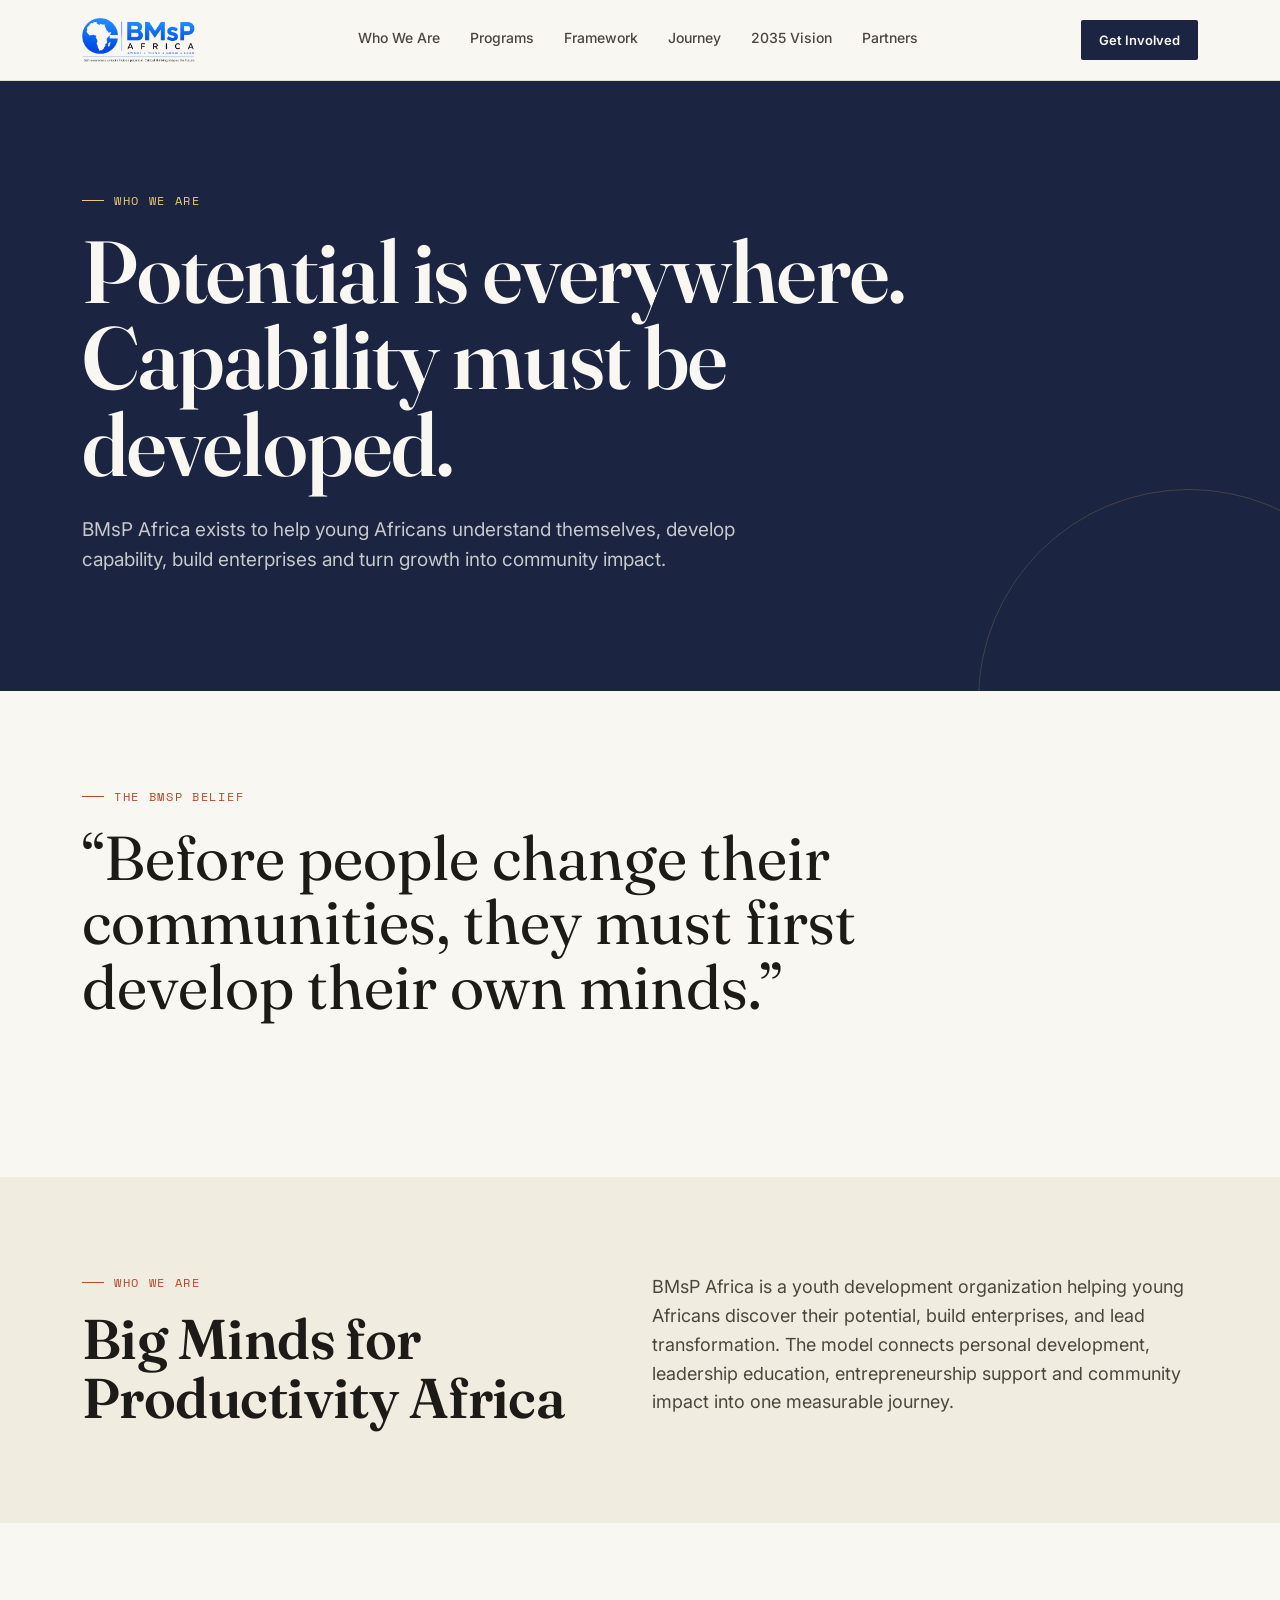
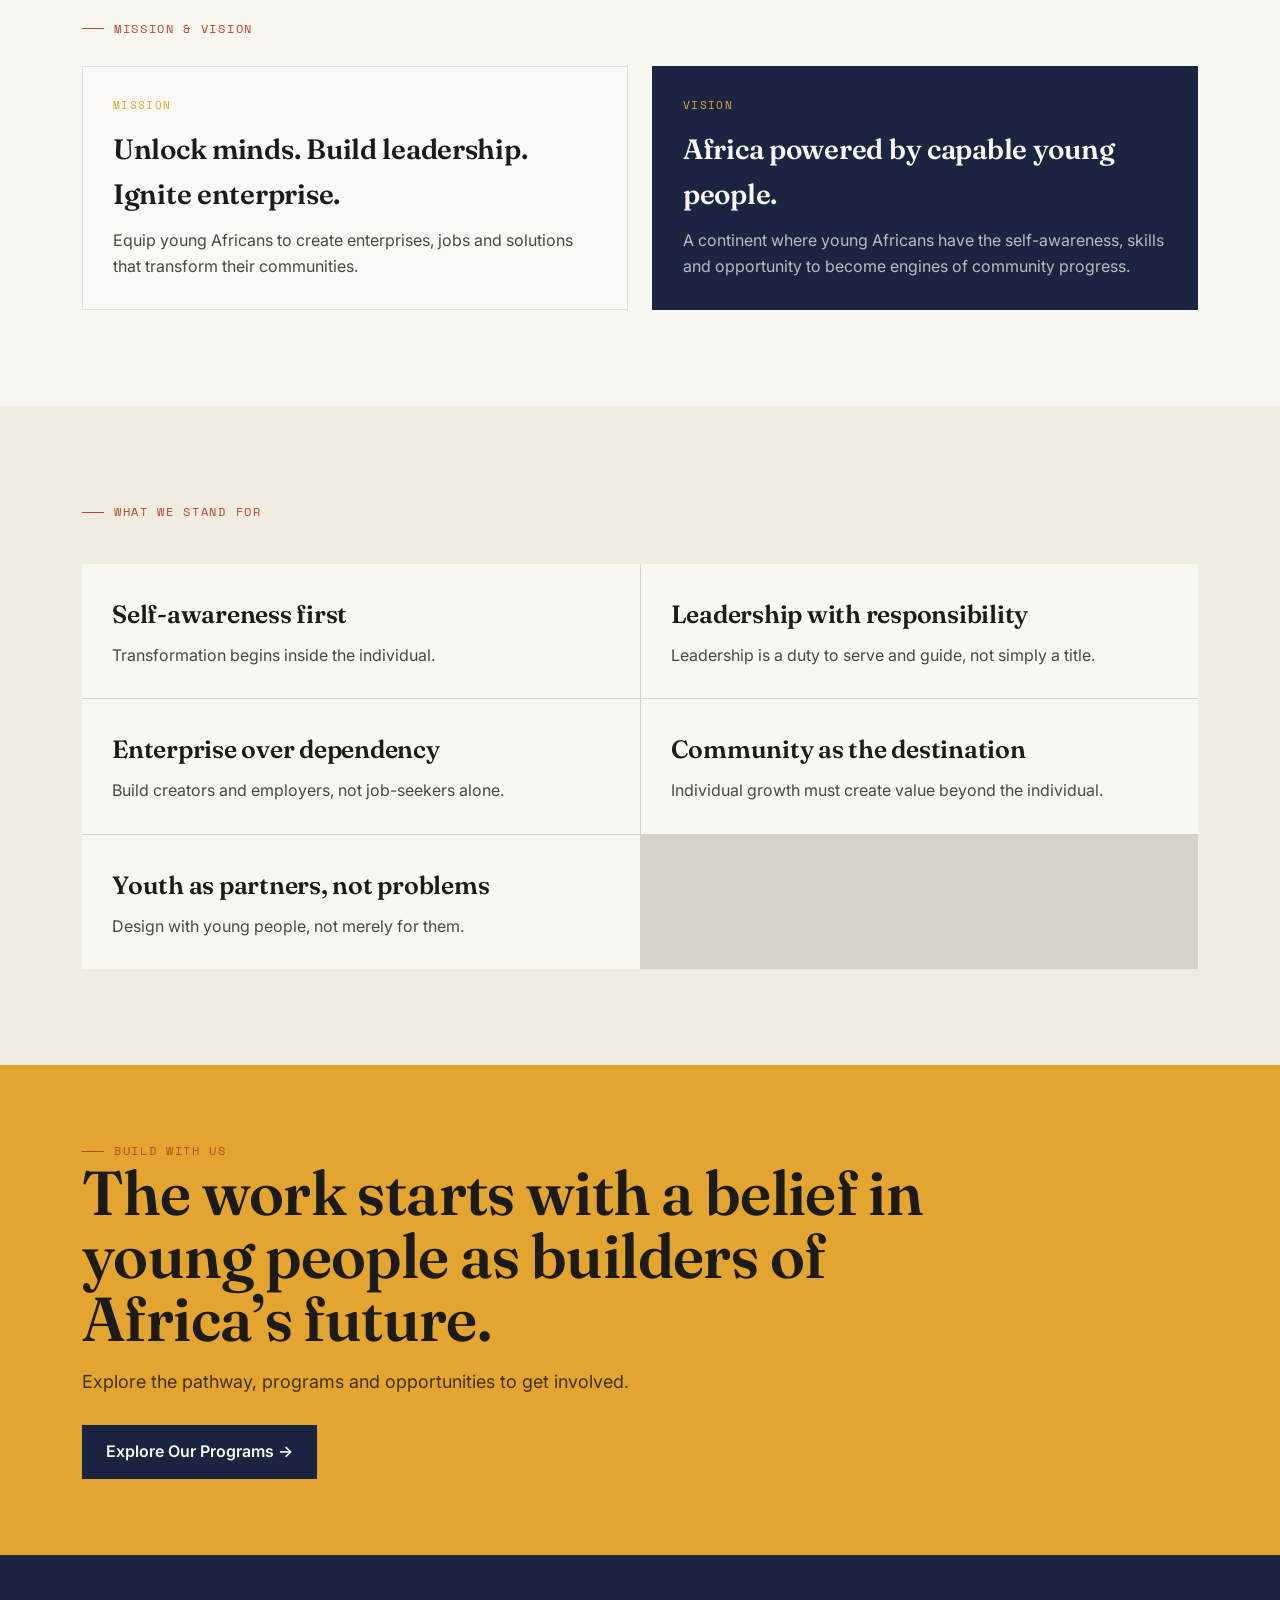
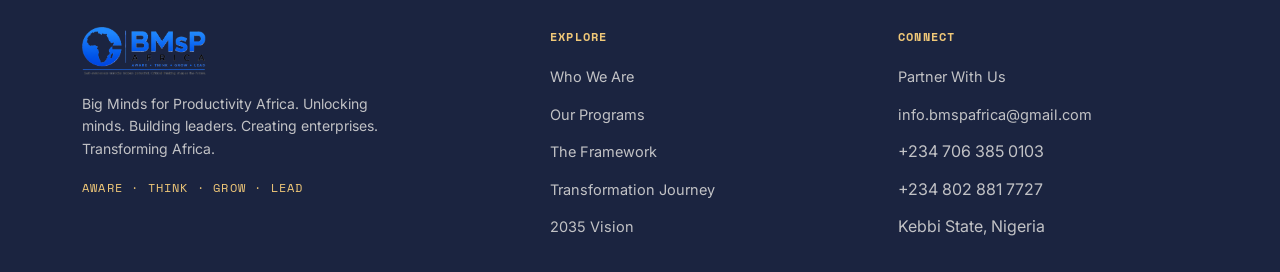
==== about.html @ 9755497c "Add files via upload" ====
<!DOCTYPE html><html lang="en"><head><meta charset="UTF-8"><meta name="viewport" content="width=device-width, initial-scale=1.0"><title>Who We Are — BMsP AFRICA</title><meta name="description" content="Learn what BMsP Africa believes, why it exists and the values behind its youth transformation model."><link rel="preconnect" href="https://fonts.googleapis.com"><link rel="preconnect" href="https://fonts.gstatic.com" crossorigin><link href="https://fonts.googleapis.com/css2?family=Fraunces:ital,opsz,wght@0,9..144,300;0,9..144,500;0,9..144,600;0,9..144,700;1,9..144,500&family=Inter:wght@400;500;600;700&family=Space+Mono:wght@400;700&display=swap" rel="stylesheet"><style>
  :root{
    --paper:#F9F7F2;
    --paper-dim:#F1ECE0;
    --ink:#1C1B17;
    --ink-soft:#4A473E;
    --indigo:#1B2440;
    --indigo-soft:#2B3555;
    --gold:#E3A530;
    --gold-soft:#F0C878;
    --clay:#B7472A;
    --sage:#4B6142;
    --line: rgba(28,27,23,0.12);
    --line-on-dark: rgba(249,247,242,0.18);
    --radius: 2px;
    --maxw: 1180px;
  }

  *{ box-sizing:border-box; }
  html{ scroll-behavior:smooth; }
  body{
    margin:0;
    background:var(--paper);
    color:var(--ink);
    font-family:'Inter', sans-serif;
    font-size:16px;
    line-height:1.6;
    -webkit-font-smoothing:antialiased;
  }
  img{ max-width:100%; display:block; }
  a{ color:inherit; }
  .wrap{ max-width:var(--maxw); margin:0 auto; padding:0 32px; }

  h1,h2,h3{
    font-family:'Fraunces', serif;
    font-weight:600;
    letter-spacing:-0.01em;
    margin:0;
  }
  .eyebrow{
    font-family:'Space Mono', monospace;
    font-size:12px;
    letter-spacing:0.14em;
    text-transform:uppercase;
    color:var(--clay);
    display:flex;
    align-items:center;
    gap:10px;
  }
  .eyebrow::before{
    content:"";
    width:22px; height:1px;
    background:var(--clay);
    display:inline-block;
  }
  .eyebrow.on-dark{ color:var(--gold-soft); }
  .eyebrow.on-dark::before{ background:var(--gold-soft); }

  section{ padding:96px 0; }
  @media (max-width:720px){ section{ padding:64px 0; } }

  /* ---------- NAV ---------- */
  header.site-nav{
    position:sticky; top:0; z-index:50;
    background:rgba(249,247,242,0.92);
    backdrop-filter:blur(8px);
    border-bottom:1px solid var(--line);
  }
  .nav-inner{
    max-width:var(--maxw); margin:0 auto; padding:18px 32px;
    display:flex; align-items:center; justify-content:space-between; gap:24px;
  }
  .logo{
    font-family:'Fraunces', serif; font-weight:700; font-size:19px;
    letter-spacing:0.02em; text-decoration:none; color:var(--ink);
    display:flex; align-items:center; gap:9px;
  }
  .logo .mark{
    width:11px; height:11px; border-radius:50%;
    background:var(--gold);
    box-shadow:0 0 0 3px rgba(227,165,48,0.25);
  }
  nav.links{ display:flex; gap:30px; }
  nav.links a{
    text-decoration:none; font-size:14px; font-weight:500;
    color:var(--ink-soft);
    padding-bottom:2px; border-bottom:1px solid transparent;
    transition:color .15s, border-color .15s;
  }
  nav.links a:hover{ color:var(--ink); border-color:var(--clay); }
  .nav-cta{
    font-size:13px; font-weight:600; text-decoration:none;
    background:var(--indigo); color:var(--paper);
    padding:10px 18px; border-radius:var(--radius);
    white-space:nowrap;
    transition:background .15s;
  }
  .nav-cta:hover{ background:var(--clay); }
  @media (max-width:860px){
    nav.links{ display:none; }
  }

  /* ---------- BUTTONS ---------- */
  .btn{
    display:inline-flex; align-items:center; gap:8px;
    text-decoration:none; font-weight:600; font-size:14.5px;
    padding:14px 26px; border-radius:var(--radius);
    transition:transform .15s, background .15s, color .15s, border-color .15s;
  }
  .btn-primary{ background:var(--gold); color:var(--indigo); }
  .btn-primary:hover{ transform:translateY(-2px); background:var(--gold-soft); }
  .btn-ghost{ border:1px solid var(--line-on-dark); color:var(--paper); }
  .btn-ghost:hover{ transform:translateY(-2px); border-color:var(--gold); color:var(--gold-soft); }
  .btn-outline-dark{ border:1px solid var(--line); color:var(--ink); }
  .btn-outline-dark:hover{ transform:translateY(-2px); border-color:var(--clay); color:var(--clay); }
  .btn-solid-dark{ background:var(--indigo); color:var(--paper); }
  .btn-solid-dark:hover{ transform:translateY(-2px); background:var(--clay); }

  /* ---------- HERO ---------- */
  .hero{
    position:relative;
    background:var(--indigo);
    color:var(--paper);
    overflow:hidden;
    padding:120px 0 100px;
  }
  .hero-rays{
    position:absolute; left:50%; bottom:-40%;
    width:1400px; height:1400px;
    transform:translateX(-50%);
    pointer-events:none;
    opacity:0.55;
  }
  .hero-inner{
    position:relative; z-index:2;
    max-width:760px;
  }
  .hero h1{
    font-size:clamp(38px, 6vw, 66px);
    line-height:1.06;
    margin:22px 0 26px;
    color:var(--paper);
  }
  .hero h1 em{
    font-style:italic; color:var(--gold-soft);
  }
  .hero p.lede{
    font-size:18px; color:rgba(249,247,242,0.78);
    max-width:560px; margin:0 0 38px;
  }
  .hero-ctas{ display:flex; gap:16px; flex-wrap:wrap; }
  .hero-tag{
    margin-top:64px; font-family:'Space Mono', monospace;
    font-size:13px; letter-spacing:0.12em; text-transform:uppercase;
    color:var(--gold-soft); display:flex; gap:14px; flex-wrap:wrap;
  }

  /* ---------- PREMISE ---------- */
  .premise{
    text-align:left; padding-top:88px; padding-bottom:64px;
  }
  .premise blockquote{
    font-family:'Fraunces', serif; font-style:italic; font-weight:500;
    font-size:clamp(26px, 3.6vw, 40px); line-height:1.32;
    margin:26px 0 0; max-width:820px; color:var(--indigo);
  }

  /* ---------- MARQUEE ---------- */
  .marquee-band{
    border-top:1px solid var(--line); border-bottom:1px solid var(--line);
    padding:22px 0; overflow:hidden; background:var(--paper-dim);
  }
  .marquee-track{
    display:flex; width:max-content;
    animation:scroll-left 32s linear infinite;
  }
  .marquee-track span{
    font-family:'Space Mono', monospace; font-size:14px;
    letter-spacing:0.06em; text-transform:uppercase;
    color:var(--ink-soft); padding:0 22px; white-space:nowrap;
  }
  .marquee-track span.dot{ color:var(--clay); }
  @keyframes scroll-left{
    from{ transform:translateX(0); }
    to{ transform:translateX(-50%); }
  }
  @media (prefers-reduced-motion: reduce){
    .marquee-track{ animation:none; }
  }

  /* ---------- JOURNEY STATEMENT ---------- */
  .journey-statement{
    display:grid; grid-template-columns:1fr 1fr; gap:64px; align-items:start;
  }
  @media (max-width:820px){ .journey-statement{ grid-template-columns:1fr; gap:32px; } }
  .journey-statement h2{ font-size:clamp(28px,3.4vw,38px); line-height:1.2; margin-top:18px; }
  .journey-statement p{ color:var(--ink-soft); font-size:16.5px; max-width:46ch; }

  /* ---------- WHAT WE DO ---------- */
  .card-grid{
    display:grid; grid-template-columns:repeat(4,1fr); gap:1px;
    background:var(--line); border:1px solid var(--line); margin-top:48px;
  }
  @media (max-width:900px){ .card-grid{ grid-template-columns:repeat(2,1fr); } }
  @media (max-width:520px){ .card-grid{ grid-template-columns:1fr; } }
  .do-card{ background:var(--paper); padding:34px 28px; }
  .do-card .num{ font-family:'Space Mono', monospace; font-size:12px; color:var(--clay); }
  .do-card h3{ font-size:21px; margin:18px 0 10px; }
  .do-card p{ color:var(--ink-soft); font-size:14.5px; margin:0; }

  /* ---------- FRAMEWORK (dark band) ---------- */
  .framework{ background:var(--indigo); color:var(--paper); }
  .framework .eyebrow{ color:var(--gold-soft); }
  .framework .eyebrow::before{ background:var(--gold-soft); }
  .framework h2{ color:var(--paper); font-size:clamp(28px,3.4vw,38px); margin-top:18px; max-width:640px; }
  .framework-link{ margin-top:22px; }

  .steps-row{
    margin-top:64px; display:grid; grid-template-columns:repeat(4,1fr);
    gap:28px; position:relative;
  }
  @media (max-width:860px){ .steps-row{ grid-template-columns:1fr 1fr; } }
  @media (max-width:520px){ .steps-row{ grid-template-columns:1fr; } }
  .step{
    border-top:2px solid rgba(249,247,242,0.22);
    padding-top:22px;
    transform:translateY(0);
  }
  .step:nth-child(1){ transform:translateY(26px); }
  .step:nth-child(2){ transform:translateY(10px); }
  .step:nth-child(3){ transform:translateY(-6px); }
  .step:nth-child(4){ transform:translateY(-22px); border-top-color:var(--gold); }
  @media (max-width:860px){ .step{ transform:none !important; } }
  .step .step-num{ font-family:'Space Mono', monospace; font-size:13px; color:var(--gold-soft); }
  .step h3{ font-family:'Fraunces', serif; font-size:22px; margin:14px 0 4px; color:var(--paper); }
  .step .q{ font-style:italic; color:rgba(249,247,242,0.6); font-size:14px; margin-bottom:10px; }
  .step p.desc{ color:rgba(249,247,242,0.68); font-size:14px; margin:0; }

  /* ---------- TRANSFORMATION STAGES ---------- */
  .stages-head{ display:flex; justify-content:space-between; align-items:flex-end; gap:24px; flex-wrap:wrap; }
  .stages-head p{ color:var(--ink-soft); max-width:44ch; margin:18px 0 0; }
  .stages-row{
    margin-top:60px; display:flex; gap:0; align-items:flex-end;
    overflow-x:auto; padding-bottom:8px;
  }
  .stage{
    flex:1 1 0; min-width:110px; text-align:left; position:relative;
    padding:0 10px 0 0;
  }
  .stage .stem{
    width:100%; height:3px; background:var(--line); position:relative; margin-bottom:16px;
  }
  .stage .stem::after{
    content:""; position:absolute; left:0; top:-4px;
    width:11px; height:11px; border-radius:50%;
    background:var(--gold); border:2px solid var(--paper); box-shadow:0 0 0 1px var(--gold);
  }
  .stage:nth-child(8) .stem::after{ background:var(--clay); box-shadow:0 0 0 1px var(--clay); }
  .stage .snum{ font-family:'Space Mono', monospace; font-size:11px; color:var(--clay); }
  .stage h4{ font-family:'Fraunces', serif; font-size:17px; margin:6px 0 4px; }
  .stage p{ font-size:12.5px; color:var(--ink-soft); margin:0; line-height:1.4; }
  .stage:nth-child(1){ margin-bottom:0; }
  .stage:nth-child(2){ margin-bottom:8px; }
  .stage:nth-child(3){ margin-bottom:16px; }
  .stage:nth-child(4){ margin-bottom:24px; }
  .stage:nth-child(5){ margin-bottom:32px; }
  .stage:nth-child(6){ margin-bottom:40px; }
  .stage:nth-child(7){ margin-bottom:48px; }
  .stage:nth-child(8){ margin-bottom:56px; }
  @media (max-width:900px){
    .stages-row{ flex-wrap:wrap; }
    .stage{ flex:1 1 22%; margin-bottom:0 !important; }
  }
  .stages-foot{
    display:flex; justify-content:space-between; margin-top:8px;
    font-family:'Space Mono', monospace; font-size:12px; letter-spacing:0.08em;
    text-transform:uppercase; color:var(--ink-soft); flex-wrap:wrap; gap:8px;
  }

  /* ---------- BUILT FOR ---------- */
  .built-for{ background:var(--paper-dim); }
  .built-inner{
    display:grid; grid-template-columns:1.1fr 0.9fr; gap:56px; align-items:center;
  }
  @media (max-width:860px){ .built-inner{ grid-template-columns:1fr; } }
  .built-for h2{ font-size:clamp(28px,3.4vw,38px); line-height:1.18; margin-top:18px; }
  .built-for p{ color:var(--ink-soft); font-size:16px; margin-top:18px; max-width:52ch; }
  .built-ctas{ display:flex; gap:16px; margin-top:30px; flex-wrap:wrap; }
  .audience-list{ display:flex; flex-direction:column; gap:0; }
  .audience-list div{
    padding:20px 0; border-bottom:1px solid var(--line);
    font-family:'Fraunces', serif; font-size:20px;
  }
  .audience-list div:first-child{ border-top:1px solid var(--line); }
  .audience-list span{
    font-family:'Space Mono', monospace; font-size:12px; color:var(--clay);
    display:block; margin-bottom:4px; text-transform:uppercase; letter-spacing:0.08em;
  }

  /* ---------- ASPIRATIONS ---------- */
  .aspirations{ background:var(--indigo); color:var(--paper); text-align:center; }
  .aspirations .eyebrow{ justify-content:center; color:var(--gold-soft); }
  .aspirations .eyebrow::before{ background:var(--gold-soft); }
  .aspirations h2{ color:var(--paper); font-size:clamp(28px,3.6vw,40px); margin:18px auto 8px; max-width:640px; }
  .aspirations > .wrap > p{ color:rgba(249,247,242,0.65); max-width:52ch; margin:0 auto; }
  .goal-grid{
    margin-top:60px; display:grid; grid-template-columns:repeat(3,1fr); gap:1px;
    background:rgba(249,247,242,0.16);
  }
  @media (max-width:720px){ .goal-grid{ grid-template-columns:1fr; } }
  .goal{ background:var(--indigo); padding:44px 24px; }
  .goal .glabel{ font-family:'Space Mono', monospace; font-size:12px; letter-spacing:0.1em; text-transform:uppercase; color:var(--gold-soft); }
  .goal .gnum{ font-family:'Fraunces', serif; font-size:clamp(40px,5vw,56px); color:var(--gold); margin:10px 0 6px; }
  .goal .gdesc{ color:rgba(249,247,242,0.7); font-size:14px; }
  .aspirations-link{ margin-top:44px; }

  /* ---------- CONTACT ---------- */
  .contact-inner{
    display:grid; grid-template-columns:1fr 1fr; gap:64px;
  }
  @media (max-width:820px){ .contact-inner{ grid-template-columns:1fr; gap:40px; } }
  .contact-inner h2{ font-size:clamp(28px,3.4vw,38px); margin-top:18px; }
  .contact-inner p.intro{ color:var(--ink-soft); margin-top:16px; max-width:44ch; }
  .contact-list{ list-style:none; margin:0; padding:0; }
  .contact-list li{
    padding:22px 0; border-bottom:1px solid var(--line);
    display:flex; justify-content:space-between; gap:16px; flex-wrap:wrap;
  }
  .contact-list li:first-child{ border-top:1px solid var(--line); }
  .contact-list .clabel{
    font-family:'Space Mono', monospace; font-size:12px; text-transform:uppercase;
    letter-spacing:0.08em; color:var(--clay);
  }
  .contact-list .cval{ font-family:'Fraunces', serif; font-size:19px; }
  .contact-note{
    margin-top:26px; font-size:13px; color:var(--ink-soft); border-left:2px solid var(--gold);
    padding-left:14px;
  }

  /* ---------- FOOTER ---------- */
  footer{ background:var(--indigo); color:rgba(249,247,242,0.75); padding:72px 0 32px; }
  .footer-grid{
    display:grid; grid-template-columns:1.4fr 1fr 1fr; gap:48px;
  }
  @media (max-width:720px){ .footer-grid{ grid-template-columns:1fr; gap:32px; } }
  .footer-grid h4{
    font-family:'Space Mono', monospace; font-size:12px; text-transform:uppercase;
    letter-spacing:0.1em; color:var(--gold-soft); margin:0 0 18px;
  }
  .footer-logo{
    font-family:'Fraunces', serif; font-weight:700; font-size:20px; color:var(--paper);
    display:flex; align-items:center; gap:9px; margin-bottom:14px;
  }
  .footer-logo .mark{ width:11px; height:11px; border-radius:50%; background:var(--gold); }
  .footer-grid p{ font-size:14px; line-height:1.6; max-width:36ch; }
  .footer-tag{ margin-top:18px; font-family:'Space Mono', monospace; font-size:12px; letter-spacing:0.1em; text-transform:uppercase; color:var(--gold-soft); }
  .footer-grid ul{ list-style:none; margin:0; padding:0; display:flex; flex-direction:column; gap:12px; }
  .footer-grid ul a{ text-decoration:none; font-size:14.5px; color:rgba(249,247,242,0.75); transition:color .15s; }
  .footer-grid ul a:hover{ color:var(--gold-soft); }
  .footer-bottom{
    margin-top:64px; padding-top:24px; border-top:1px solid var(--line-on-dark);
    display:flex; justify-content:space-between; gap:16px; flex-wrap:wrap;
    font-size:12.5px; color:rgba(249,247,242,0.5);
  }
  .footer-bottom .reg-note{ max-width:58ch; }


  /* ---------- REAL BRAND LOGO ---------- */
  .brand-logo{display:block;width:190px;height:54px;text-decoration:none;overflow:hidden}
  .brand-logo img{width:100%;height:100%;object-fit:contain;object-position:left center}
  .footer-logo{width:250px;max-width:100%;margin-bottom:18px}
  .footer-logo img{width:100%;height:auto;max-height:90px;object-fit:contain;object-position:left center}

  /* ---------- FRAMEWORK TEASER ---------- */
  .framework-teaser{display:grid;grid-template-columns:1fr .85fr;gap:72px;align-items:center}
  .framework-copy p{color:rgba(249,247,242,.68);max-width:50ch;margin:18px 0 0}
  .framework-copy .framework-link{margin-top:28px}
  .framework-preview{height:330px;position:relative;display:grid;place-items:center}
  .preview-orbit{position:absolute;border:1px solid rgba(240,200,120,.3);border-radius:50%}
  .orbit-one{width:260px;height:260px}.orbit-two{width:180px;height:180px;border-color:rgba(183,71,42,.45)}
  .preview-core{width:112px;height:112px;border-radius:50%;background:var(--gold);color:var(--indigo);display:grid;place-content:center;text-align:center;font-family:'Fraunces',serif;font-size:19px;line-height:1.05;box-shadow:0 0 0 14px rgba(227,165,48,.08),0 20px 50px rgba(0,0,0,.3);z-index:2}
  .preview-core span{font-family:'Space Mono',monospace;font-size:14px}
  .preview-node{position:absolute;z-index:3;display:flex;flex-direction:column;gap:3px;font-family:'Space Mono',monospace;font-size:10px;text-transform:uppercase;letter-spacing:.08em;color:var(--paper)}
  .preview-node b{color:var(--gold-soft);font-size:11px}.n1{top:24px;left:12%}.n2{top:92px;right:4%}.n3{bottom:36px;right:15%}.n4{bottom:70px;left:4%}

  /* ---------- CREATIVE JOURNEY ---------- */
  .journey-section{padding-top:90px;padding-bottom:96px}
  .journey-intro{display:grid;grid-template-columns:1.15fr .85fr;gap:60px;align-items:end}
  .journey-intro h2{font-size:clamp(30px,4vw,46px);line-height:1.08;margin-top:18px;max-width:680px}
  .journey-intro p{color:var(--ink-soft);max-width:44ch;margin:0}
  .journey-map{position:relative;margin-top:76px;display:grid;grid-template-columns:repeat(8,1fr);gap:12px;padding:0 0 28px}
  .journey-line{position:absolute;left:3%;right:3%;top:26px;height:2px;background:linear-gradient(90deg,var(--gold),var(--clay));opacity:.45}
  .journey-stage{position:relative;z-index:2;padding-top:0}
  .stage-pin{width:54px;height:54px;display:grid;place-items:center;border-radius:50%;border:1px solid var(--line);background:var(--paper);color:var(--clay);font-family:'Space Mono',monospace;font-size:11px;margin-bottom:18px;box-shadow:0 8px 24px rgba(28,27,23,.07)}
  .journey-stage.featured .stage-pin,.journey-stage.final .stage-pin{background:var(--indigo);color:var(--gold-soft);border-color:var(--indigo)}
  .journey-stage small{font-family:'Space Mono',monospace;font-size:9px;letter-spacing:.07em;color:var(--clay);line-height:1.3}
  .journey-stage h3{font-size:20px;margin:7px 0 5px}.journey-stage p{font-size:12px;color:var(--ink-soft);line-height:1.4;margin:0}
  .journey-foot{border-top:1px solid var(--line);margin-top:18px;padding-top:18px;display:flex;justify-content:space-between;font-family:'Space Mono',monospace;text-transform:uppercase;letter-spacing:.08em;font-size:11px;color:var(--ink-soft)}
  .journey-foot strong{color:var(--clay);font-size:18px}

  /* ---------- CREATIVE 2035 HORIZON ---------- */
  .aspiration-hero{display:grid;grid-template-columns:1.1fr .9fr;gap:60px;align-items:center;text-align:left;margin-top:30px}
  .aspiration-hero h2{text-align:left;font-size:clamp(38px,5.4vw,68px);line-height:.98;max-width:720px;margin:0}
  .aspiration-hero h2 em{color:var(--gold-soft);font-style:italic}
  .aspiration-hero p{text-align:left;max-width:55ch;color:rgba(249,247,242,.68);margin:24px 0 0}
  .horizon{height:250px;position:relative;overflow:hidden;border-bottom:1px solid rgba(249,247,242,.25);background:radial-gradient(circle at 55% 58%,rgba(227,165,48,.12),transparent 35%)}
  .sun{width:112px;height:112px;border-radius:50%;background:var(--gold);position:absolute;left:50%;top:52px;transform:translateX(-50%);box-shadow:0 0 0 18px rgba(227,165,48,.08),0 0 90px rgba(227,165,48,.16)}
  .horizon-line{position:absolute;left:-5%;right:-5%;bottom:38px;height:1px;background:linear-gradient(90deg,transparent,rgba(249,247,242,.5),transparent);transform:skewY(-5deg)}
  .horizon-label{position:absolute;right:6%;bottom:6px;font-family:'Space Mono',monospace;font-size:11px;letter-spacing:.18em;color:var(--gold-soft)}
  .aspiration-statement{margin:44px auto 0;max-width:820px;border-top:1px solid rgba(249,247,242,.18);border-bottom:1px solid rgba(249,247,242,.18);padding:22px 0;display:flex;align-items:center;justify-content:center;gap:20px;flex-wrap:wrap}
  .aspiration-statement span{font-family:'Space Mono',monospace;font-size:10px;text-transform:uppercase;letter-spacing:.12em;color:var(--gold-soft)}
  .aspiration-statement p{margin:0;color:var(--paper);font-family:'Fraunces',serif;font-size:20px}
  .goal{transition:transform .25s ease,background .25s ease}.goal:hover{transform:translateY(-6px);background:var(--indigo-soft)}
  .goal-feature{border-top:2px solid var(--gold)}.goal .gnum{letter-spacing:-.04em}.goal .gdesc{max-width:28ch;margin:0 auto}
  @media(max-width:820px){.framework-teaser{grid-template-columns:1fr;gap:30px}.framework-preview{height:280px}.journey-intro,.aspiration-hero{grid-template-columns:1fr;gap:24px}.journey-map{grid-template-columns:repeat(2,1fr);row-gap:42px}.journey-line{display:none}.horizon{height:190px}}
  @media(max-width:1050px) and (min-width:821px){.journey-map{grid-template-columns:repeat(4,1fr);row-gap:42px}.journey-line{display:none}}

  :focus-visible{ outline:2px solid var(--gold); outline-offset:3px; }

  /* ---------- HERO MEDIA ---------- */
  .hero-grid{
    position:relative; z-index:2;
    display:grid; grid-template-columns:1.05fr 0.95fr; gap:56px; align-items:center;
  }
  @media (max-width:900px){ .hero-grid{ grid-template-columns:1fr; gap:36px; } }
  .hero-copy{ max-width:640px; }
  .hero-media{ position:relative; height:460px; }
  @media (max-width:900px){ .hero-media{ height:300px; order:-1; } }
  .hero-media img{
    position:absolute; display:block; object-fit:cover;
    border-radius:var(--radius); box-shadow:0 40px 70px -24px rgba(0,0,0,0.6);
  }
  .hero-media .img-main{ width:80%; height:84%; top:0; right:0; }
  .hero-media .img-accent{
    width:48%; height:44%; bottom:0; left:0;
    border:6px solid var(--indigo);
  }
  .hero-media .media-tag{
    position:absolute; left:14px; bottom:-14px; z-index:3;
    background:var(--gold); color:var(--indigo);
    font-family:'Space Mono', monospace; font-size:11px; letter-spacing:0.08em;
    text-transform:uppercase; padding:8px 12px; border-radius:var(--radius);
  }
  @media (max-width:900px){ .hero-media .media-tag{ display:none; } }

  /* ---------- FEATURE PHOTO (full bleed) ---------- */
  .feature-photo{
    position:relative; width:100%; height:52vh; min-height:340px; max-height:540px;
    overflow:hidden; margin-top:88px;
  }
  @media (max-width:720px){ .feature-photo{ margin-top:56px; height:280px; } }
  .feature-photo img{ width:100%; height:100%; object-fit:cover; display:block; }
  .feature-photo .fp-caption{
    position:absolute; left:0; right:0; bottom:0;
    background:linear-gradient(to top, rgba(10,10,10,0.72), transparent);
    padding:36px 32px 26px; color:var(--paper);
  }
  .feature-photo .fp-caption .wrap{ padding:0; max-width:var(--maxw); margin:0 auto; }
  .feature-photo .fp-caption p{
    font-family:'Fraunces', serif; font-style:italic; font-size:clamp(18px,2.2vw,24px);
    max-width:640px; margin:0;
  }

  /* ---------- PHOTO BAND ---------- */
  .photo-band{ background:var(--paper-dim); }
  .photo-grid{
    margin-top:48px; display:grid; grid-template-columns:repeat(3,1fr); gap:20px;
  }
  @media (max-width:820px){ .photo-grid{ grid-template-columns:1fr; } }
  .photo-grid figure{
    margin:0; position:relative; overflow:hidden; border-radius:var(--radius);
    aspect-ratio:4/5;
  }
  .photo-grid img{
    width:100%; height:100%; object-fit:cover; display:block;
    transition:transform .5s ease;
  }
  .photo-grid figure:hover img{ transform:scale(1.05); }
  .photo-grid figcaption{
    position:absolute; left:0; right:0; bottom:0;
    padding:20px 20px 18px;
    background:linear-gradient(to top, rgba(10,10,10,0.78), transparent 70%);
    color:var(--paper);
  }
  .photo-grid figcaption span{
    display:block; font-family:'Space Mono', monospace; font-size:11px;
    letter-spacing:0.1em; text-transform:uppercase; color:var(--gold-soft);
    margin-bottom:4px;
  }
  .photo-grid figcaption strong{ font-family:'Fraunces', serif; font-weight:600; font-size:17px; }

  /* ---------- JOURNEY PHOTO ---------- */
  .journey-photo{
    width:100%; aspect-ratio:4/3; object-fit:cover; border-radius:var(--radius);
    margin-bottom:24px;
  }

  /* ---------- DO-CARD THUMBS ---------- */
  .do-card{ padding:0; }
  .do-card .thumb{ width:100%; aspect-ratio:4/3; overflow:hidden; }
  .do-card .thumb img{
    width:100%; height:100%; object-fit:cover; display:block;
    filter:grayscale(35%); transition:filter .35s ease;
  }
  .do-card:hover .thumb img{ filter:grayscale(0%); }
  .do-card .body{ padding:26px 26px 30px; }

  /* ---------- BUILT-FOR MEDIA ---------- */
  .built-media img{
    width:100%; aspect-ratio:16/11; object-fit:cover; border-radius:var(--radius);
    margin-bottom:28px;
  }

  /* ---------- DEEP-DIVE LINKS ---------- */
  .deep-dive-link{
    display:inline-flex; align-items:center; gap:9px;
    margin-top:20px; text-decoration:none;
    font-family:'Space Mono',monospace; font-size:11px;
    letter-spacing:.08em; text-transform:uppercase;
    color:var(--gold-soft); border-bottom:1px solid rgba(249,247,242,.3);
    padding-bottom:6px; transition:gap .2s,border-color .2s;
  }
  .deep-dive-link:hover{ gap:14px; border-color:var(--gold); }
  .journey-deep-link,.aspiration-deep-link{
    display:inline-flex; align-items:center; gap:9px;
    margin-top:26px; text-decoration:none;
    font-family:'Space Mono',monospace; font-size:11px;
    letter-spacing:.08em; text-transform:uppercase;
    color:var(--clay); border-bottom:1px solid var(--line);
    padding-bottom:6px; transition:gap .2s,border-color .2s;
  }
  .journey-deep-link:hover,.aspiration-deep-link:hover{ gap:14px; border-color:var(--clay); }
  .framework .steps-row{ pointer-events:none; }
  .framework .steps-row .step{ opacity:.92; }
  .section-preview{ cursor:pointer; }


.program-hero{background:var(--indigo);color:var(--paper);padding:88px 0 96px;position:relative;overflow:hidden}
.program-hero:after{content:'DISCOVER  →  DEVELOP  →  CREATE  →  IMPACT';position:absolute;right:-30px;bottom:28px;font:700 12px/1 'Space Mono',monospace;letter-spacing:.15em;color:rgba(249,247,242,.16);white-space:nowrap;transform:rotate(-3deg)}
.program-hero h1{font-size:clamp(52px,8vw,96px);line-height:.98;max-width:900px;margin:20px 0 28px}
.program-hero .lede{font-size:20px;max-width:760px;color:rgba(249,247,242,.78)}
.program-intro{padding:80px 0 35px}
.program-intro h2{font-size:clamp(34px,5vw,58px);line-height:1.05;max-width:780px;margin-top:18px}
.program-intro p{max-width:720px;color:var(--ink-soft);font-size:18px}
.pathways{padding:55px 0 105px}
.pathway{display:grid;grid-template-columns:90px 1fr 240px;gap:28px;padding:38px 0;border-top:1px solid var(--line);align-items:start}
.pathway:last-child{border-bottom:1px solid var(--line)}
.path-num{font:700 14px 'Space Mono',monospace;color:var(--clay)}
.pathway h3{font-size:clamp(30px,4vw,48px);margin-bottom:10px}
.pathway p{max-width:650px;color:var(--ink-soft);margin:0}
.path-tag{justify-self:end;border:1px solid var(--line);padding:10px 14px;font:700 10px 'Space Mono',monospace;text-transform:uppercase;letter-spacing:.08em}
.outcomes{background:var(--paper-dim);padding:90px 0}
.outcomes-grid{display:grid;grid-template-columns:repeat(3,1fr);gap:18px;margin-top:45px}
.outcome{background:var(--paper);border:1px solid var(--line);padding:28px;min-height:190px}
.outcome .small{font:700 10px 'Space Mono',monospace;text-transform:uppercase;color:var(--clay);letter-spacing:.1em}
.outcome h3{font-size:28px;margin:14px 0 8px}
.outcome p{color:var(--ink-soft);margin:0}
.audience{padding:95px 0}
.audience-grid{display:grid;grid-template-columns:repeat(4,1fr);gap:1px;background:var(--line);margin-top:45px}
.audience-card{background:var(--paper);padding:28px;min-height:210px}
.audience-card h3{font-size:25px;margin:0 0 10px}
.audience-card p{color:var(--ink-soft);margin:0}
.cta-programs{background:var(--indigo);color:var(--paper);padding:95px 0}
.cta-programs h2{font-size:clamp(38px,6vw,70px);line-height:1.02;max-width:850px}
.cta-programs p{color:rgba(249,247,242,.72);max-width:650px;font-size:18px;margin:22px 0 30px}
@media(max-width:820px){.pathway{grid-template-columns:50px 1fr}.path-tag{grid-column:2;justify-self:start}.outcomes-grid{grid-template-columns:1fr}.audience-grid{grid-template-columns:1fr 1fr}}
@media(max-width:560px){.audience-grid{grid-template-columns:1fr}.program-hero{padding:70px 0 80px}}

.page-hero{background:var(--indigo);color:var(--paper);padding:110px 0 96px;position:relative;overflow:hidden}
.page-hero:after{content:"";position:absolute;width:420px;height:420px;border:1px solid rgba(240,200,120,.18);border-radius:50%;right:-120px;bottom:-220px}
.page-hero h1{font-size:clamp(46px,7vw,88px);line-height:.98;max-width:900px;margin-top:18px}
.page-hero .lede{max-width:720px;margin-top:28px;color:rgba(249,247,242,.78);font-size:19px}
.kicker{font-family:'Space Mono',monospace;font-size:11px;letter-spacing:.12em;text-transform:uppercase;color:var(--gold);margin-bottom:12px}
.grid-2{display:grid;grid-template-columns:1fr 1fr;gap:24px}.grid-3{display:grid;grid-template-columns:repeat(3,1fr);gap:18px}
.panel{border:1px solid var(--line);padding:30px;background:rgba(255,255,255,.25)}
.panel.dark{background:var(--indigo);color:var(--paper);border-color:transparent}.panel h3{font-size:28px;margin:8px 0 12px}.panel p{color:var(--ink-soft);margin:0}.panel.dark p{color:rgba(249,247,242,.72)}
.big-quote{font-family:'Fraunces',serif;font-size:clamp(34px,5vw,62px);line-height:1.04;max-width:900px}
.value-grid,.audience-grid,.partner-grid,.impact-grid{display:grid;grid-template-columns:repeat(2,1fr);gap:1px;background:var(--line);margin-top:42px}.value-card,.audience-card,.partner-card,.impact-card{background:var(--paper);padding:30px}.value-card h3,.audience-card h3,.partner-card h3,.impact-card h3{font-size:25px;margin:0 0 9px}.value-card p,.audience-card p,.partner-card p,.impact-card p{margin:0;color:var(--ink-soft)}
.timeline{margin-top:44px;border-top:1px solid var(--line)}.timeline-item{display:grid;grid-template-columns:90px 1fr;gap:22px;padding:26px 0;border-bottom:1px solid var(--line)}.timeline-item .num{font-family:'Space Mono';color:var(--clay);font-size:13px}.timeline-item h3{font-size:28px;margin:0 0 6px}
.metric-grid{display:grid;grid-template-columns:repeat(3,1fr);gap:18px;margin-top:44px}.metric{background:var(--indigo);color:var(--paper);padding:34px}.metric .num{font-family:'Fraunces';font-size:64px;line-height:1;color:var(--gold-soft)}.metric .label{margin-top:12px;font-weight:600}.metric p{color:rgba(249,247,242,.7);margin:8px 0 0}
.cta-band{background:var(--gold);padding:76px 0}.cta-band h2{font-size:clamp(36px,5vw,62px);max-width:850px;line-height:1.02}.cta-band p{max-width:650px;color:#40320f;font-size:18px}.btn-dark{display:inline-flex;align-items:center;gap:8px;background:var(--indigo);color:var(--paper);padding:14px 24px;text-decoration:none;font-weight:600;margin-top:10px}
.contact-box{display:grid;grid-template-columns:1.2fr .8fr;gap:50px}.contact-list{margin-top:30px}.contact-row{padding:18px 0;border-bottom:1px solid var(--line);display:flex;justify-content:space-between;gap:20px}.contact-row span:first-child{font-family:'Space Mono';font-size:11px;text-transform:uppercase;letter-spacing:.08em;color:var(--clay)}.contact-row a{text-decoration:none}.contact-note{background:var(--indigo);color:var(--paper);padding:36px}.contact-note p{color:rgba(249,247,242,.72)}
@media(max-width:820px){.grid-2,.grid-3,.metric-grid,.contact-box{grid-template-columns:1fr}.value-grid,.audience-grid,.partner-grid,.impact-grid{grid-template-columns:1fr}.page-hero{padding:78px 0}.page-hero h1{font-size:clamp(44px,12vw,70px)}}
</style></head><body><header class="site-nav"><div class="nav-inner"><a class="logo" href="index.html"><img src="bmsp-logo.png" alt="BMsP AFRICA" style="height:44px;width:auto;"></a><nav class="links"><a href="about.html">Who We Are</a><a href="programs.html">Programs</a><a href="framework.html">Framework</a><a href="journey.html">Journey</a><a href="aspirations.html">2035 Vision</a><a href="partners.html">Partners</a></nav><a class="nav-cta" href="contact.html">Get Involved</a></div></header><main><section class="page-hero"><div class="wrap"><div class="eyebrow on-dark">Who we are</div><h1>Potential is everywhere. Capability must be developed.</h1><p class="lede">BMsP Africa exists to help young Africans understand themselves, develop capability, build enterprises and turn growth into community impact.</p></div></section>
<section><div class="wrap"><div class="eyebrow">The BMsP belief</div><p class="big-quote" style="margin-top:20px;">“Before people change their communities, they must first develop their own minds.”</p></div></section>
<section style="background:var(--paper-dim)"><div class="wrap"><div class="grid-2"><div><div class="eyebrow">Who we are</div><h2 style="font-size:clamp(34px,5vw,56px);margin-top:18px;line-height:1.04;">Big Minds for Productivity Africa</h2></div><div><p style="font-size:18px;margin:0;color:var(--ink-soft);">BMsP Africa is a youth development organization helping young Africans discover their potential, build enterprises, and lead transformation. The model connects personal development, leadership education, entrepreneurship support and community impact into one measurable journey.</p></div></div></div></section>
<section><div class="wrap"><div class="eyebrow">Mission & vision</div><div class="grid-2" style="margin-top:28px"><div class="panel"><div class="kicker">Mission</div><h3>Unlock minds. Build leadership. Ignite enterprise.</h3><p>Equip young Africans to create enterprises, jobs and solutions that transform their communities.</p></div><div class="panel dark"><div class="kicker">Vision</div><h3>Africa powered by capable young people.</h3><p>A continent where young Africans have the self-awareness, skills and opportunity to become engines of community progress.</p></div></div></div></section>
<section style="background:var(--paper-dim)"><div class="wrap"><div class="eyebrow">What we stand for</div><div class="value-grid"><div class="value-card"><h3>Self-awareness first</h3><p>Transformation begins inside the individual.</p></div><div class="value-card"><h3>Leadership with responsibility</h3><p>Leadership is a duty to serve and guide, not simply a title.</p></div><div class="value-card"><h3>Enterprise over dependency</h3><p>Build creators and employers, not job-seekers alone.</p></div><div class="value-card"><h3>Community as the destination</h3><p>Individual growth must create value beyond the individual.</p></div><div class="value-card"><h3>Youth as partners, not problems</h3><p>Design with young people, not merely for them.</p></div></div></div></section>
<section class="cta-band"><div class="wrap"><div class="eyebrow">Build with us</div><h2>The work starts with a belief in young people as builders of Africa’s future.</h2><p>Explore the pathway, programs and opportunities to get involved.</p><a class="btn-dark" href="programs.html">Explore Our Programs →</a></div></section></main><footer><div class="wrap"><div class="footer-grid"><div><div class="footer-logo"><img src="bmsp-logo.png" alt="BMsP AFRICA" style="height:48px;width:auto;"></div><p>Big Minds for Productivity Africa. Unlocking minds. Building leaders. Creating enterprises. Transforming Africa.</p><div class="footer-tag">Aware · Think · Grow · Lead</div></div><div><h4>Explore</h4><ul><li><a href="about.html">Who We Are</a></li><li><a href="programs.html">Our Programs</a></li><li><a href="framework.html">The Framework</a></li><li><a href="journey.html">Transformation Journey</a></li><li><a href="aspirations.html">2035 Vision</a></li></ul></div><div><h4>Connect</h4><ul><li><a href="partners.html">Partner With Us</a></li><li><a href="mailto:info.bmspafrica@gmail.com">info.bmspafrica@gmail.com</a></li><li>+234 706 385 0103</li><li>+234 802 881 7727</li><li>Kebbi State, Nigeria</li></ul></div></div></div></footer></body></html>
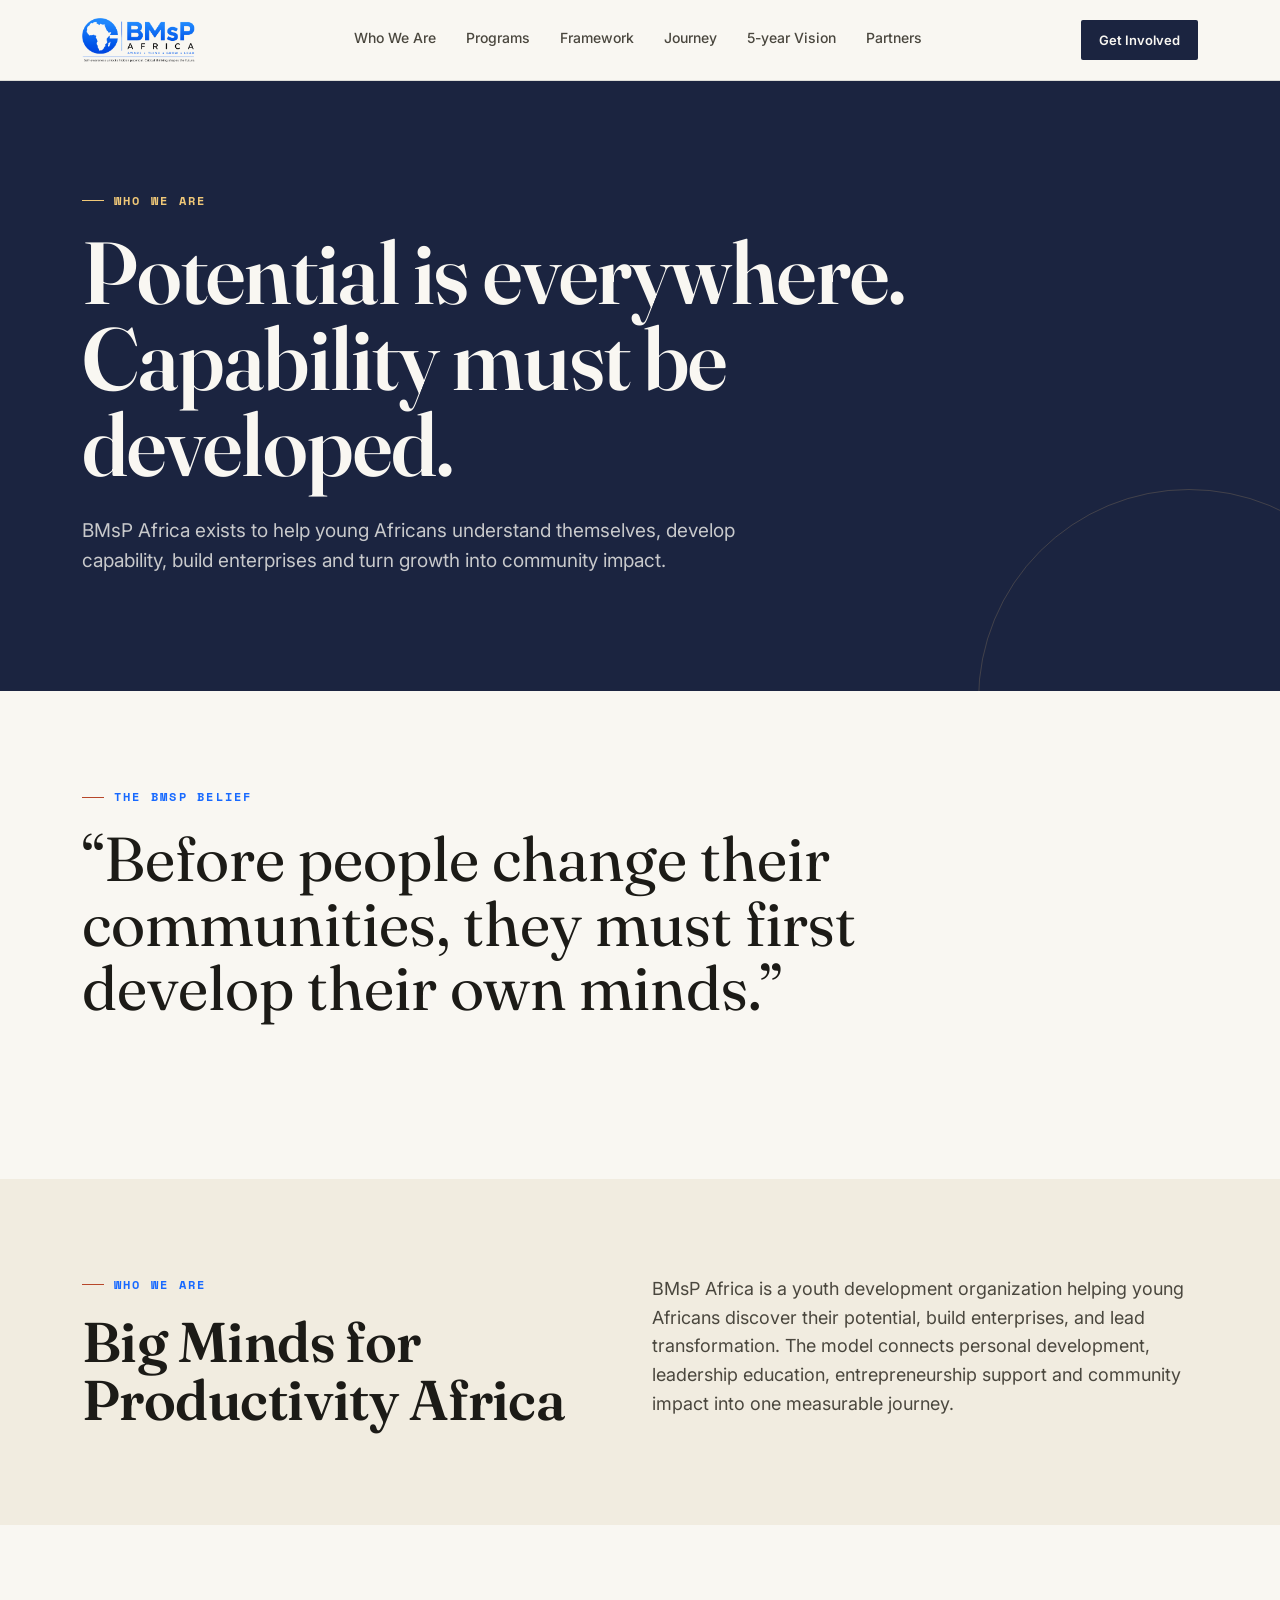
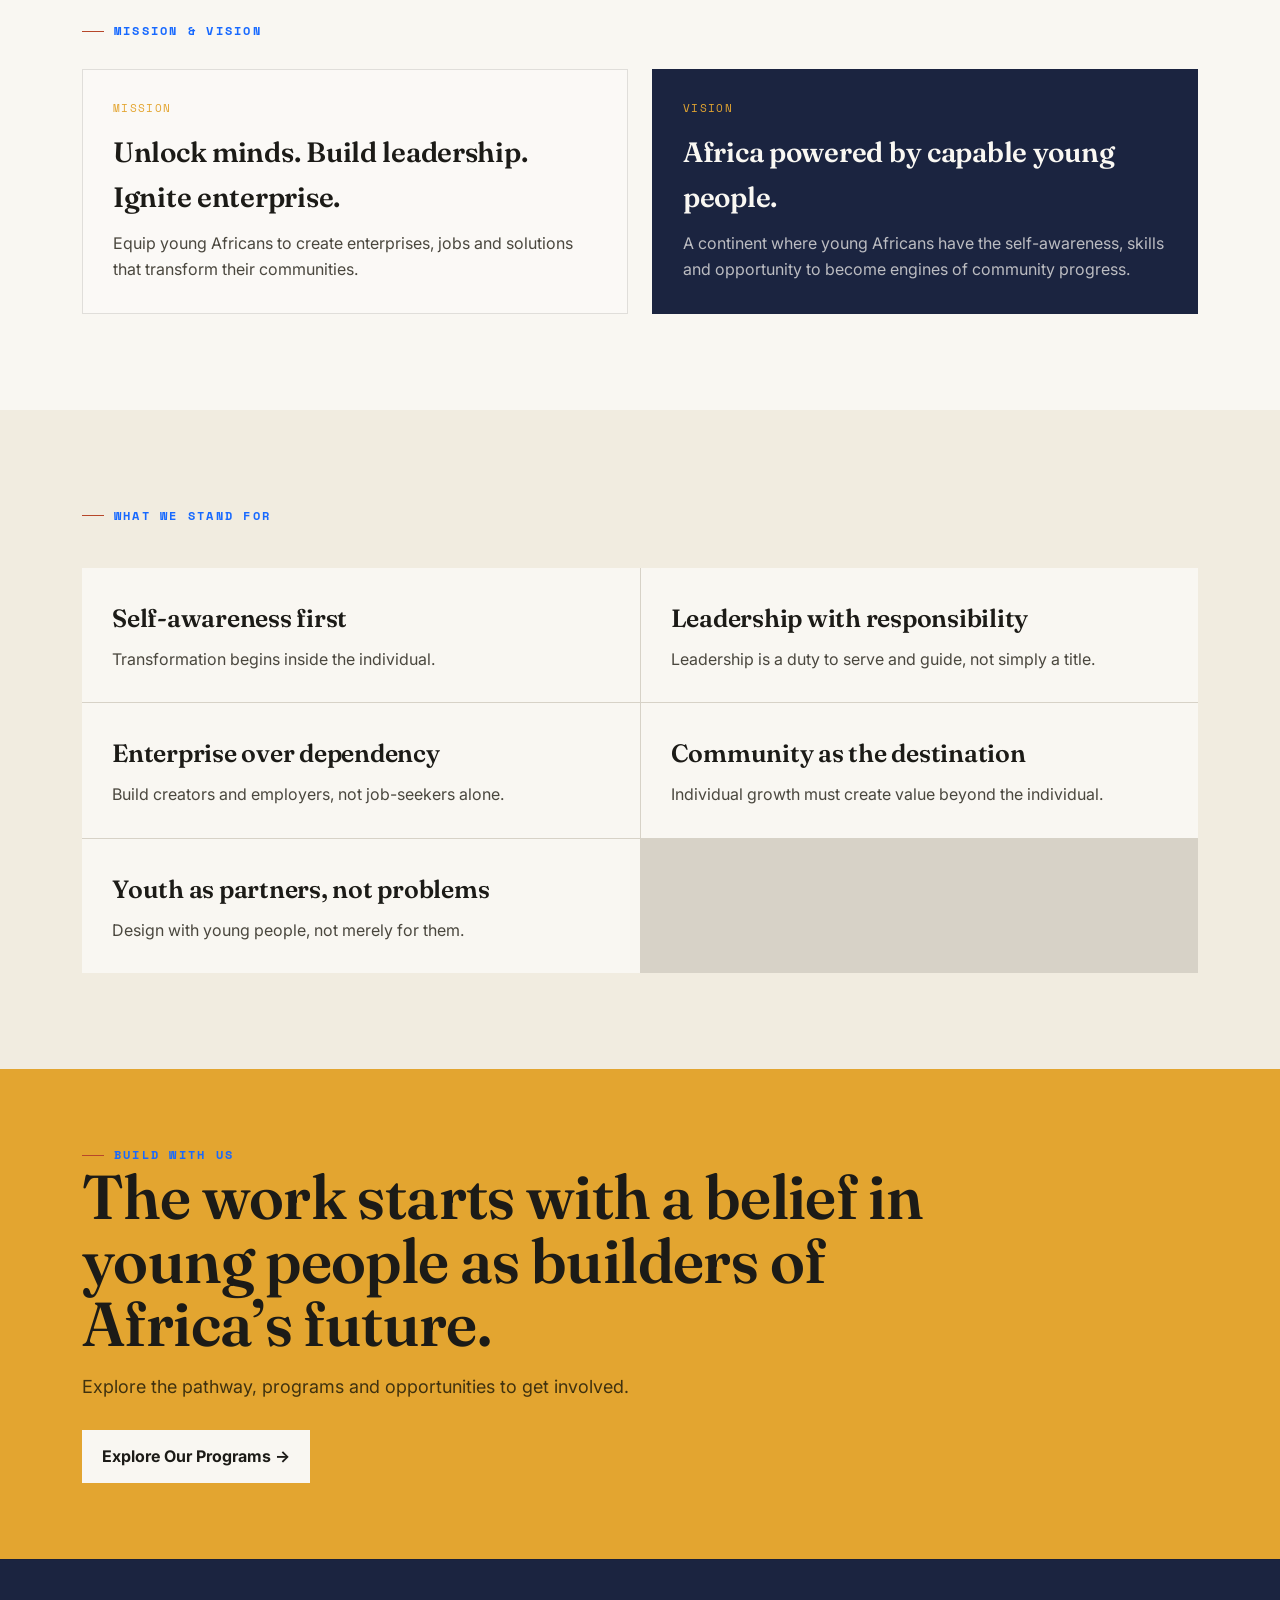
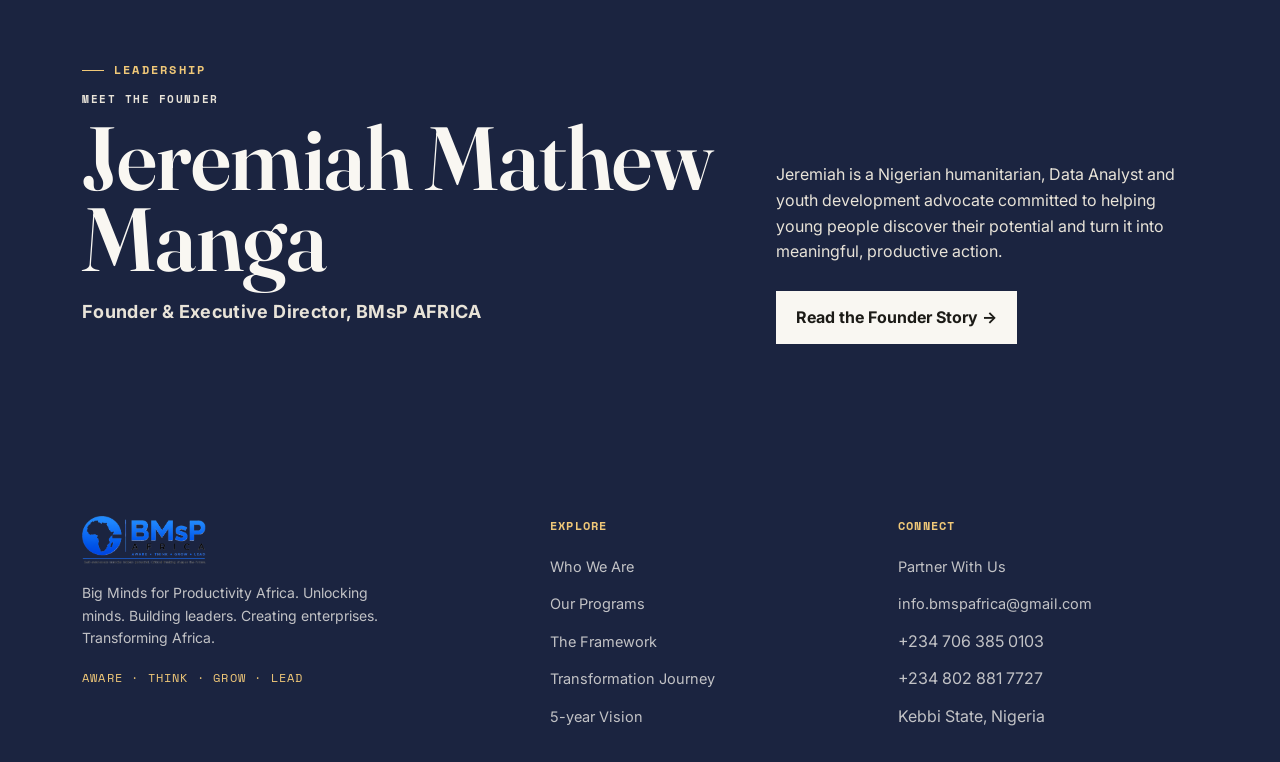
==== commit ab5cc3ed: "Add files via upload" ====
--- a/about.html
+++ b/about.html
@@ -398,7 +398,7 @@
   .journey-foot{border-top:1px solid var(--line);margin-top:18px;padding-top:18px;display:flex;justify-content:space-between;font-family:'Space Mono',monospace;text-transform:uppercase;letter-spacing:.08em;font-size:11px;color:var(--ink-soft)}
   .journey-foot strong{color:var(--clay);font-size:18px}
 
-  /* ---------- CREATIVE 2035 HORIZON ---------- */
+  /* ---------- CREATIVE 5-year HORIZON ---------- */
   .aspiration-hero{display:grid;grid-template-columns:1.1fr .9fr;gap:60px;align-items:center;text-align:left;margin-top:30px}
   .aspiration-hero h2{text-align:left;font-size:clamp(38px,5.4vw,68px);line-height:.98;max-width:720px;margin:0}
   .aspiration-hero h2 em{color:var(--gold-soft);font-style:italic}
@@ -581,9 +581,37 @@
 .cta-band{background:var(--gold);padding:76px 0}.cta-band h2{font-size:clamp(36px,5vw,62px);max-width:850px;line-height:1.02}.cta-band p{max-width:650px;color:#40320f;font-size:18px}.btn-dark{display:inline-flex;align-items:center;gap:8px;background:var(--indigo);color:var(--paper);padding:14px 24px;text-decoration:none;font-weight:600;margin-top:10px}
 .contact-box{display:grid;grid-template-columns:1.2fr .8fr;gap:50px}.contact-list{margin-top:30px}.contact-row{padding:18px 0;border-bottom:1px solid var(--line);display:flex;justify-content:space-between;gap:20px}.contact-row span:first-child{font-family:'Space Mono';font-size:11px;text-transform:uppercase;letter-spacing:.08em;color:var(--clay)}.contact-row a{text-decoration:none}.contact-note{background:var(--indigo);color:var(--paper);padding:36px}.contact-note p{color:rgba(249,247,242,.72)}
 @media(max-width:820px){.grid-2,.grid-3,.metric-grid,.contact-box{grid-template-columns:1fr}.value-grid,.audience-grid,.partner-grid,.impact-grid{grid-template-columns:1fr}.page-hero{padding:78px 0}.page-hero h1{font-size:clamp(44px,12vw,70px)}}
-</style></head><body><header class="site-nav"><div class="nav-inner"><a class="logo" href="index.html"><img src="bmsp-logo.png" alt="BMsP AFRICA" style="height:44px;width:auto;"></a><nav class="links"><a href="about.html">Who We Are</a><a href="programs.html">Programs</a><a href="framework.html">Framework</a><a href="journey.html">Journey</a><a href="aspirations.html">2035 Vision</a><a href="partners.html">Partners</a></nav><a class="nav-cta" href="contact.html">Get Involved</a></div></header><main><section class="page-hero"><div class="wrap"><div class="eyebrow on-dark">Who we are</div><h1>Potential is everywhere. Capability must be developed.</h1><p class="lede">BMsP Africa exists to help young Africans understand themselves, develop capability, build enterprises and turn growth into community impact.</p></div></section>
+</style>
+<style>
+.founder-section{padding:clamp(4rem,8vw,8rem) 0;border-top:1px solid rgba(11,11,13,.12)}
+.founder-grid{display:grid;grid-template-columns:minmax(0,1.35fr) minmax(280px,.65fr);gap:clamp(2rem,6vw,6rem);align-items:start}
+.founder-section h2{font-size:clamp(2.5rem,6vw,5.5rem);line-height:.95;margin:.25rem 0}
+.founder-title{font-weight:700;letter-spacing:.02em}
+.founder-section blockquote{margin:2rem 0;padding:1.25rem 0 1.25rem 1.5rem;border-left:4px solid #1769FF;font-size:clamp(1.1rem,2vw,1.5rem);line-height:1.45}
+.eyebrow{font-size:.78rem;font-weight:800;letter-spacing:.18em;color:#1769FF}
+.founder-vision{background:#0B0B0D;color:#fff;padding:clamp(1.5rem,4vw,3rem);border-radius:24px;position:sticky;top:2rem}
+.founder-framework{font-size:clamp(1.4rem,3vw,2.5rem);font-weight:800;line-height:1.2;margin:1rem 0 2rem}
+.founder-framework span{color:#1769FF}
+@media(max-width:800px){.founder-grid{grid-template-columns:1fr}.founder-vision{position:static}}
+</style>
+</head><body><header class="site-nav"><div class="nav-inner"><a class="logo" href="index.html"><img src="bmsp-logo.png" alt="BMsP AFRICA" style="height:44px;width:auto;"></a><nav class="links"><a href="about.html">Who We Are</a><a href="programs.html">Programs</a><a href="framework.html">Framework</a><a href="journey.html">Journey</a><a href="aspirations.html">5-year Vision</a><a href="partners.html">Partners</a></nav><a class="nav-cta" href="contact.html">Get Involved</a></div></header><main><section class="page-hero"><div class="wrap"><div class="eyebrow on-dark">Who we are</div><h1>Potential is everywhere. Capability must be developed.</h1><p class="lede">BMsP Africa exists to help young Africans understand themselves, develop capability, build enterprises and turn growth into community impact.</p></div></section>
 <section><div class="wrap"><div class="eyebrow">The BMsP belief</div><p class="big-quote" style="margin-top:20px;">“Before people change their communities, they must first develop their own minds.”</p></div></section>
 <section style="background:var(--paper-dim)"><div class="wrap"><div class="grid-2"><div><div class="eyebrow">Who we are</div><h2 style="font-size:clamp(34px,5vw,56px);margin-top:18px;line-height:1.04;">Big Minds for Productivity Africa</h2></div><div><p style="font-size:18px;margin:0;color:var(--ink-soft);">BMsP Africa is a youth development organization helping young Africans discover their potential, build enterprises, and lead transformation. The model connects personal development, leadership education, entrepreneurship support and community impact into one measurable journey.</p></div></div></div></section>
 <section><div class="wrap"><div class="eyebrow">Mission & vision</div><div class="grid-2" style="margin-top:28px"><div class="panel"><div class="kicker">Mission</div><h3>Unlock minds. Build leadership. Ignite enterprise.</h3><p>Equip young Africans to create enterprises, jobs and solutions that transform their communities.</p></div><div class="panel dark"><div class="kicker">Vision</div><h3>Africa powered by capable young people.</h3><p>A continent where young Africans have the self-awareness, skills and opportunity to become engines of community progress.</p></div></div></div></section>
 <section style="background:var(--paper-dim)"><div class="wrap"><div class="eyebrow">What we stand for</div><div class="value-grid"><div class="value-card"><h3>Self-awareness first</h3><p>Transformation begins inside the individual.</p></div><div class="value-card"><h3>Leadership with responsibility</h3><p>Leadership is a duty to serve and guide, not simply a title.</p></div><div class="value-card"><h3>Enterprise over dependency</h3><p>Build creators and employers, not job-seekers alone.</p></div><div class="value-card"><h3>Community as the destination</h3><p>Individual growth must create value beyond the individual.</p></div><div class="value-card"><h3>Youth as partners, not problems</h3><p>Design with young people, not merely for them.</p></div></div></div></section>
-<section class="cta-band"><div class="wrap"><div class="eyebrow">Build with us</div><h2>The work starts with a belief in young people as builders of Africa’s future.</h2><p>Explore the pathway, programs and opportunities to get involved.</p><a class="btn-dark" href="programs.html">Explore Our Programs →</a></div></section></main><footer><div class="wrap"><div class="footer-grid"><div><div class="footer-logo"><img src="bmsp-logo.png" alt="BMsP AFRICA" style="height:48px;width:auto;"></div><p>Big Minds for Productivity Africa. Unlocking minds. Building leaders. Creating enterprises. Transforming Africa.</p><div class="footer-tag">Aware · Think · Grow · Lead</div></div><div><h4>Explore</h4><ul><li><a href="about.html">Who We Are</a></li><li><a href="programs.html">Our Programs</a></li><li><a href="framework.html">The Framework</a></li><li><a href="journey.html">Transformation Journey</a></li><li><a href="aspirations.html">2035 Vision</a></li></ul></div><div><h4>Connect</h4><ul><li><a href="partners.html">Partner With Us</a></li><li><a href="mailto:info.bmspafrica@gmail.com">info.bmspafrica@gmail.com</a></li><li>+234 706 385 0103</li><li>+234 802 881 7727</li><li>Kebbi State, Nigeria</li></ul></div></div></div></footer></body></html>+<section class="cta-band"><div class="wrap"><div class="eyebrow">Build with us</div><h2>The work starts with a belief in young people as builders of Africa’s future.</h2><p>Explore the pathway, programs and opportunities to get involved.</p><a class="btn-dark" href="programs.html">Explore Our Programs →</a></div></section>
+
+<section class="founder-section" id="founder">
+<div class="wrap">
+<div class="eyebrow">Leadership</div>
+<div class="founder-about-grid">
+<div><p class="founder-kicker">MEET THE FOUNDER</p><h2>Jeremiah Mathew Manga</h2><p class="founder-title">Founder &amp; Executive Director, BMsP AFRICA</p></div>
+<div><p>Jeremiah is a Nigerian humanitarian, Data Analyst and youth development advocate committed to helping young people discover their potential and turn it into meaningful, productive action.</p><a class="btn-dark" href="founder.html">Read the Founder Story →</a></div>
+</div>
+</div>
+</section>
+<style>
+.founder-section{padding:100px 0;background:#1B2440;color:#F9F7F2}.founder-about-grid{display:grid;grid-template-columns:1.2fr .8fr;gap:60px;align-items:end}.founder-section h2{font:600 clamp(3rem,7vw,6rem) Fraunces;line-height:.9;margin:8px 0}.founder-kicker{font:700 11px "Space Mono";letter-spacing:.14em;color:#F0C878}.founder-title{font-weight:700;font-size:18px}.founder-section p{color:#e8e3d8}.founder-section .eyebrow{color:#F0C878}.founder-section .eyebrow:before{background:#F0C878}.btn-dark{display:inline-block;background:#F9F7F2;color:#1C1B17;text-decoration:none;padding:14px 20px;font-weight:700;margin-top:10px}@media(max-width:800px){.founder-about-grid{grid-template-columns:1fr}}
+</style>
+
+</main><footer><div class="wrap"><div class="footer-grid"><div><div class="footer-logo"><img src="bmsp-logo.png" alt="BMsP AFRICA" style="height:48px;width:auto;"></div><p>Big Minds for Productivity Africa. Unlocking minds. Building leaders. Creating enterprises. Transforming Africa.</p><div class="footer-tag">Aware · Think · Grow · Lead</div></div><div><h4>Explore</h4><ul><li><a href="about.html">Who We Are</a></li><li><a href="programs.html">Our Programs</a></li><li><a href="framework.html">The Framework</a></li><li><a href="journey.html">Transformation Journey</a></li><li><a href="aspirations.html">5-year Vision</a></li></ul></div><div><h4>Connect</h4><ul><li><a href="partners.html">Partner With Us</a></li><li><a href="mailto:info.bmspafrica@gmail.com">info.bmspafrica@gmail.com</a></li><li>+234 706 385 0103</li><li>+234 802 881 7727</li><li>Kebbi State, Nigeria</li></ul></div></div></div></footer></body></html>
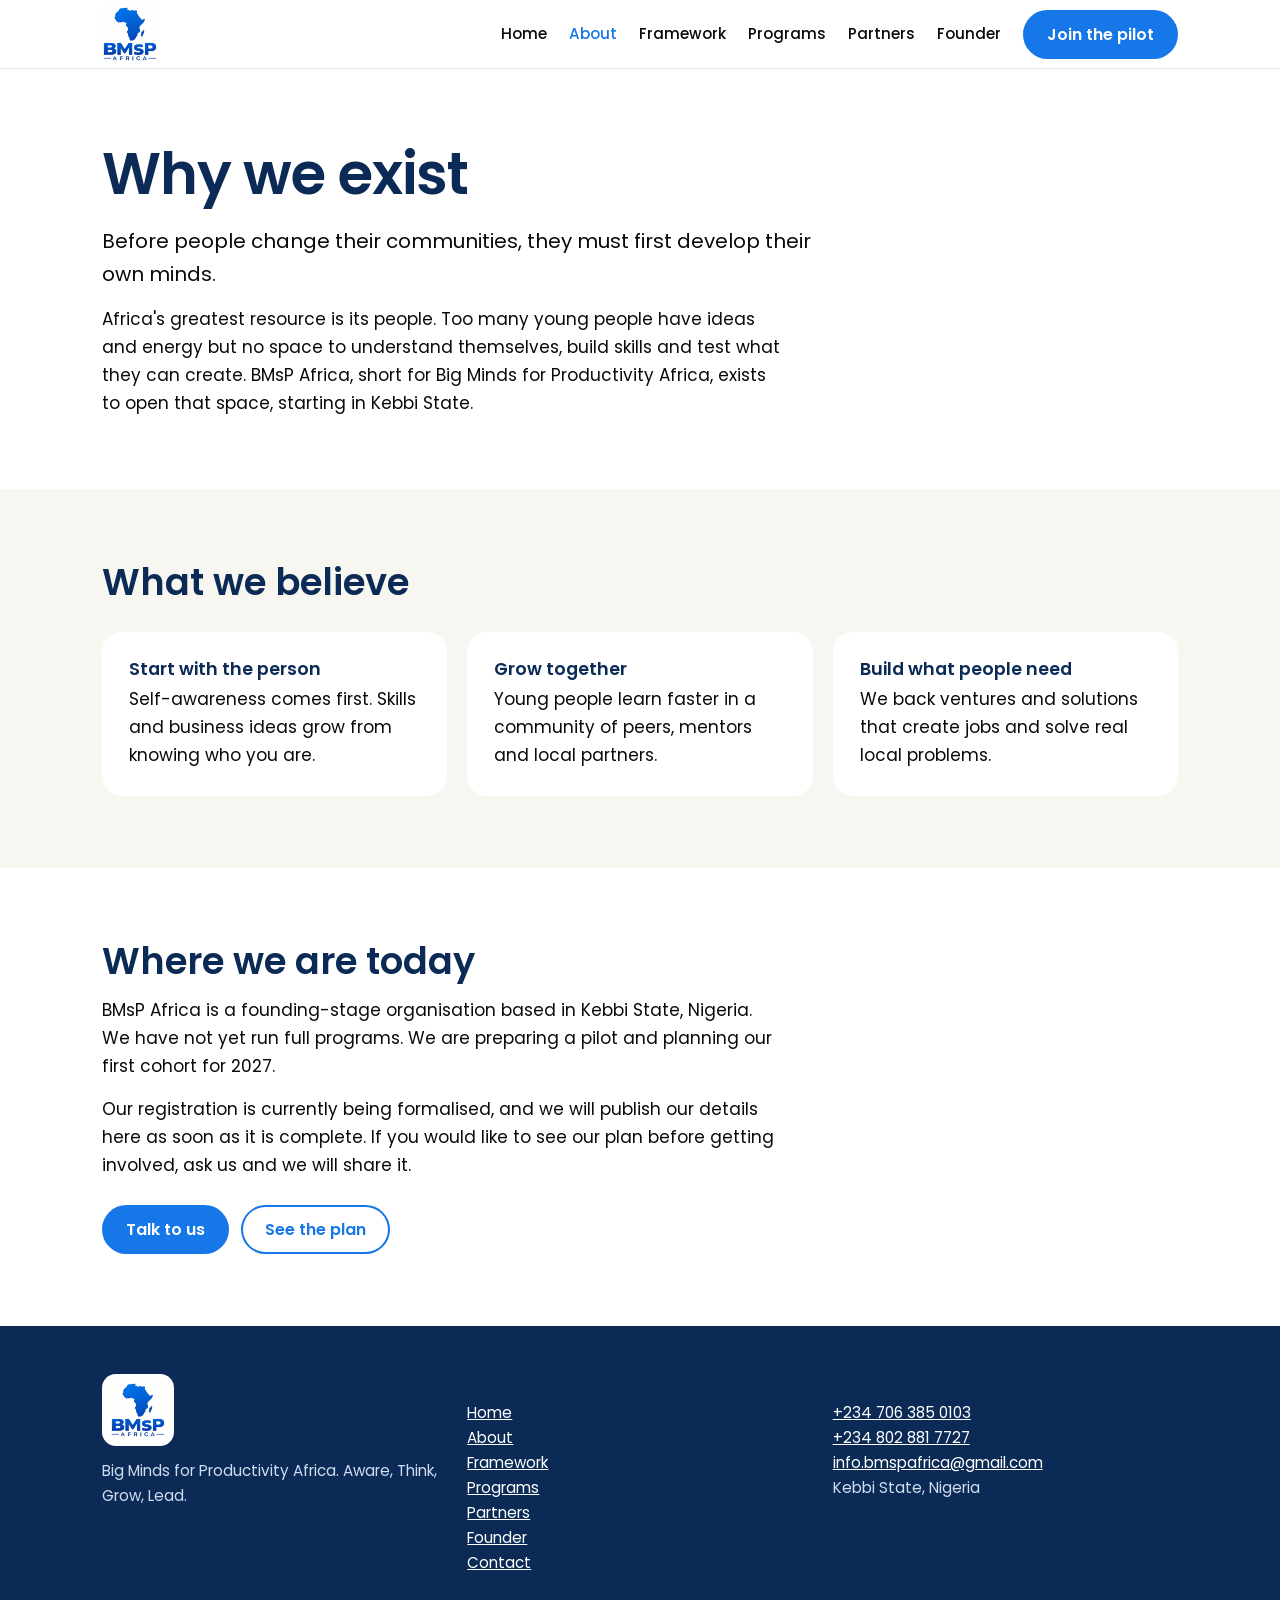
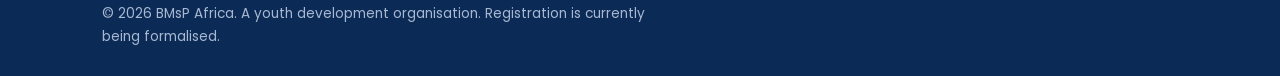
==== commit 16ac9339: "Add files via upload" ====
--- a/about.html
+++ b/about.html
@@ -1,617 +1,5 @@
-<!DOCTYPE html><html lang="en"><head><meta charset="UTF-8"><meta name="viewport" content="width=device-width, initial-scale=1.0"><title>Who We Are — BMsP AFRICA</title><meta name="description" content="Learn what BMsP Africa believes, why it exists and the values behind its youth transformation model."><link rel="preconnect" href="https://fonts.googleapis.com"><link rel="preconnect" href="https://fonts.gstatic.com" crossorigin><link href="https://fonts.googleapis.com/css2?family=Fraunces:ital,opsz,wght@0,9..144,300;0,9..144,500;0,9..144,600;0,9..144,700;1,9..144,500&family=Inter:wght@400;500;600;700&family=Space+Mono:wght@400;700&display=swap" rel="stylesheet"><style>
-  :root{
-    --paper:#F9F7F2;
-    --paper-dim:#F1ECE0;
-    --ink:#1C1B17;
-    --ink-soft:#4A473E;
-    --indigo:#1B2440;
-    --indigo-soft:#2B3555;
-    --gold:#E3A530;
-    --gold-soft:#F0C878;
-    --clay:#B7472A;
-    --sage:#4B6142;
-    --line: rgba(28,27,23,0.12);
-    --line-on-dark: rgba(249,247,242,0.18);
-    --radius: 2px;
-    --maxw: 1180px;
-  }
-
-  *{ box-sizing:border-box; }
-  html{ scroll-behavior:smooth; }
-  body{
-    margin:0;
-    background:var(--paper);
-    color:var(--ink);
-    font-family:'Inter', sans-serif;
-    font-size:16px;
-    line-height:1.6;
-    -webkit-font-smoothing:antialiased;
-  }
-  img{ max-width:100%; display:block; }
-  a{ color:inherit; }
-  .wrap{ max-width:var(--maxw); margin:0 auto; padding:0 32px; }
-
-  h1,h2,h3{
-    font-family:'Fraunces', serif;
-    font-weight:600;
-    letter-spacing:-0.01em;
-    margin:0;
-  }
-  .eyebrow{
-    font-family:'Space Mono', monospace;
-    font-size:12px;
-    letter-spacing:0.14em;
-    text-transform:uppercase;
-    color:var(--clay);
-    display:flex;
-    align-items:center;
-    gap:10px;
-  }
-  .eyebrow::before{
-    content:"";
-    width:22px; height:1px;
-    background:var(--clay);
-    display:inline-block;
-  }
-  .eyebrow.on-dark{ color:var(--gold-soft); }
-  .eyebrow.on-dark::before{ background:var(--gold-soft); }
-
-  section{ padding:96px 0; }
-  @media (max-width:720px){ section{ padding:64px 0; } }
-
-  /* ---------- NAV ---------- */
-  header.site-nav{
-    position:sticky; top:0; z-index:50;
-    background:rgba(249,247,242,0.92);
-    backdrop-filter:blur(8px);
-    border-bottom:1px solid var(--line);
-  }
-  .nav-inner{
-    max-width:var(--maxw); margin:0 auto; padding:18px 32px;
-    display:flex; align-items:center; justify-content:space-between; gap:24px;
-  }
-  .logo{
-    font-family:'Fraunces', serif; font-weight:700; font-size:19px;
-    letter-spacing:0.02em; text-decoration:none; color:var(--ink);
-    display:flex; align-items:center; gap:9px;
-  }
-  .logo .mark{
-    width:11px; height:11px; border-radius:50%;
-    background:var(--gold);
-    box-shadow:0 0 0 3px rgba(227,165,48,0.25);
-  }
-  nav.links{ display:flex; gap:30px; }
-  nav.links a{
-    text-decoration:none; font-size:14px; font-weight:500;
-    color:var(--ink-soft);
-    padding-bottom:2px; border-bottom:1px solid transparent;
-    transition:color .15s, border-color .15s;
-  }
-  nav.links a:hover{ color:var(--ink); border-color:var(--clay); }
-  .nav-cta{
-    font-size:13px; font-weight:600; text-decoration:none;
-    background:var(--indigo); color:var(--paper);
-    padding:10px 18px; border-radius:var(--radius);
-    white-space:nowrap;
-    transition:background .15s;
-  }
-  .nav-cta:hover{ background:var(--clay); }
-  @media (max-width:860px){
-    nav.links{ display:none; }
-  }
-
-  /* ---------- BUTTONS ---------- */
-  .btn{
-    display:inline-flex; align-items:center; gap:8px;
-    text-decoration:none; font-weight:600; font-size:14.5px;
-    padding:14px 26px; border-radius:var(--radius);
-    transition:transform .15s, background .15s, color .15s, border-color .15s;
-  }
-  .btn-primary{ background:var(--gold); color:var(--indigo); }
-  .btn-primary:hover{ transform:translateY(-2px); background:var(--gold-soft); }
-  .btn-ghost{ border:1px solid var(--line-on-dark); color:var(--paper); }
-  .btn-ghost:hover{ transform:translateY(-2px); border-color:var(--gold); color:var(--gold-soft); }
-  .btn-outline-dark{ border:1px solid var(--line); color:var(--ink); }
-  .btn-outline-dark:hover{ transform:translateY(-2px); border-color:var(--clay); color:var(--clay); }
-  .btn-solid-dark{ background:var(--indigo); color:var(--paper); }
-  .btn-solid-dark:hover{ transform:translateY(-2px); background:var(--clay); }
-
-  /* ---------- HERO ---------- */
-  .hero{
-    position:relative;
-    background:var(--indigo);
-    color:var(--paper);
-    overflow:hidden;
-    padding:120px 0 100px;
-  }
-  .hero-rays{
-    position:absolute; left:50%; bottom:-40%;
-    width:1400px; height:1400px;
-    transform:translateX(-50%);
-    pointer-events:none;
-    opacity:0.55;
-  }
-  .hero-inner{
-    position:relative; z-index:2;
-    max-width:760px;
-  }
-  .hero h1{
-    font-size:clamp(38px, 6vw, 66px);
-    line-height:1.06;
-    margin:22px 0 26px;
-    color:var(--paper);
-  }
-  .hero h1 em{
-    font-style:italic; color:var(--gold-soft);
-  }
-  .hero p.lede{
-    font-size:18px; color:rgba(249,247,242,0.78);
-    max-width:560px; margin:0 0 38px;
-  }
-  .hero-ctas{ display:flex; gap:16px; flex-wrap:wrap; }
-  .hero-tag{
-    margin-top:64px; font-family:'Space Mono', monospace;
-    font-size:13px; letter-spacing:0.12em; text-transform:uppercase;
-    color:var(--gold-soft); display:flex; gap:14px; flex-wrap:wrap;
-  }
-
-  /* ---------- PREMISE ---------- */
-  .premise{
-    text-align:left; padding-top:88px; padding-bottom:64px;
-  }
-  .premise blockquote{
-    font-family:'Fraunces', serif; font-style:italic; font-weight:500;
-    font-size:clamp(26px, 3.6vw, 40px); line-height:1.32;
-    margin:26px 0 0; max-width:820px; color:var(--indigo);
-  }
-
-  /* ---------- MARQUEE ---------- */
-  .marquee-band{
-    border-top:1px solid var(--line); border-bottom:1px solid var(--line);
-    padding:22px 0; overflow:hidden; background:var(--paper-dim);
-  }
-  .marquee-track{
-    display:flex; width:max-content;
-    animation:scroll-left 32s linear infinite;
-  }
-  .marquee-track span{
-    font-family:'Space Mono', monospace; font-size:14px;
-    letter-spacing:0.06em; text-transform:uppercase;
-    color:var(--ink-soft); padding:0 22px; white-space:nowrap;
-  }
-  .marquee-track span.dot{ color:var(--clay); }
-  @keyframes scroll-left{
-    from{ transform:translateX(0); }
-    to{ transform:translateX(-50%); }
-  }
-  @media (prefers-reduced-motion: reduce){
-    .marquee-track{ animation:none; }
-  }
-
-  /* ---------- JOURNEY STATEMENT ---------- */
-  .journey-statement{
-    display:grid; grid-template-columns:1fr 1fr; gap:64px; align-items:start;
-  }
-  @media (max-width:820px){ .journey-statement{ grid-template-columns:1fr; gap:32px; } }
-  .journey-statement h2{ font-size:clamp(28px,3.4vw,38px); line-height:1.2; margin-top:18px; }
-  .journey-statement p{ color:var(--ink-soft); font-size:16.5px; max-width:46ch; }
-
-  /* ---------- WHAT WE DO ---------- */
-  .card-grid{
-    display:grid; grid-template-columns:repeat(4,1fr); gap:1px;
-    background:var(--line); border:1px solid var(--line); margin-top:48px;
-  }
-  @media (max-width:900px){ .card-grid{ grid-template-columns:repeat(2,1fr); } }
-  @media (max-width:520px){ .card-grid{ grid-template-columns:1fr; } }
-  .do-card{ background:var(--paper); padding:34px 28px; }
-  .do-card .num{ font-family:'Space Mono', monospace; font-size:12px; color:var(--clay); }
-  .do-card h3{ font-size:21px; margin:18px 0 10px; }
-  .do-card p{ color:var(--ink-soft); font-size:14.5px; margin:0; }
-
-  /* ---------- FRAMEWORK (dark band) ---------- */
-  .framework{ background:var(--indigo); color:var(--paper); }
-  .framework .eyebrow{ color:var(--gold-soft); }
-  .framework .eyebrow::before{ background:var(--gold-soft); }
-  .framework h2{ color:var(--paper); font-size:clamp(28px,3.4vw,38px); margin-top:18px; max-width:640px; }
-  .framework-link{ margin-top:22px; }
-
-  .steps-row{
-    margin-top:64px; display:grid; grid-template-columns:repeat(4,1fr);
-    gap:28px; position:relative;
-  }
-  @media (max-width:860px){ .steps-row{ grid-template-columns:1fr 1fr; } }
-  @media (max-width:520px){ .steps-row{ grid-template-columns:1fr; } }
-  .step{
-    border-top:2px solid rgba(249,247,242,0.22);
-    padding-top:22px;
-    transform:translateY(0);
-  }
-  .step:nth-child(1){ transform:translateY(26px); }
-  .step:nth-child(2){ transform:translateY(10px); }
-  .step:nth-child(3){ transform:translateY(-6px); }
-  .step:nth-child(4){ transform:translateY(-22px); border-top-color:var(--gold); }
-  @media (max-width:860px){ .step{ transform:none !important; } }
-  .step .step-num{ font-family:'Space Mono', monospace; font-size:13px; color:var(--gold-soft); }
-  .step h3{ font-family:'Fraunces', serif; font-size:22px; margin:14px 0 4px; color:var(--paper); }
-  .step .q{ font-style:italic; color:rgba(249,247,242,0.6); font-size:14px; margin-bottom:10px; }
-  .step p.desc{ color:rgba(249,247,242,0.68); font-size:14px; margin:0; }
-
-  /* ---------- TRANSFORMATION STAGES ---------- */
-  .stages-head{ display:flex; justify-content:space-between; align-items:flex-end; gap:24px; flex-wrap:wrap; }
-  .stages-head p{ color:var(--ink-soft); max-width:44ch; margin:18px 0 0; }
-  .stages-row{
-    margin-top:60px; display:flex; gap:0; align-items:flex-end;
-    overflow-x:auto; padding-bottom:8px;
-  }
-  .stage{
-    flex:1 1 0; min-width:110px; text-align:left; position:relative;
-    padding:0 10px 0 0;
-  }
-  .stage .stem{
-    width:100%; height:3px; background:var(--line); position:relative; margin-bottom:16px;
-  }
-  .stage .stem::after{
-    content:""; position:absolute; left:0; top:-4px;
-    width:11px; height:11px; border-radius:50%;
-    background:var(--gold); border:2px solid var(--paper); box-shadow:0 0 0 1px var(--gold);
-  }
-  .stage:nth-child(8) .stem::after{ background:var(--clay); box-shadow:0 0 0 1px var(--clay); }
-  .stage .snum{ font-family:'Space Mono', monospace; font-size:11px; color:var(--clay); }
-  .stage h4{ font-family:'Fraunces', serif; font-size:17px; margin:6px 0 4px; }
-  .stage p{ font-size:12.5px; color:var(--ink-soft); margin:0; line-height:1.4; }
-  .stage:nth-child(1){ margin-bottom:0; }
-  .stage:nth-child(2){ margin-bottom:8px; }
-  .stage:nth-child(3){ margin-bottom:16px; }
-  .stage:nth-child(4){ margin-bottom:24px; }
-  .stage:nth-child(5){ margin-bottom:32px; }
-  .stage:nth-child(6){ margin-bottom:40px; }
-  .stage:nth-child(7){ margin-bottom:48px; }
-  .stage:nth-child(8){ margin-bottom:56px; }
-  @media (max-width:900px){
-    .stages-row{ flex-wrap:wrap; }
-    .stage{ flex:1 1 22%; margin-bottom:0 !important; }
-  }
-  .stages-foot{
-    display:flex; justify-content:space-between; margin-top:8px;
-    font-family:'Space Mono', monospace; font-size:12px; letter-spacing:0.08em;
-    text-transform:uppercase; color:var(--ink-soft); flex-wrap:wrap; gap:8px;
-  }
-
-  /* ---------- BUILT FOR ---------- */
-  .built-for{ background:var(--paper-dim); }
-  .built-inner{
-    display:grid; grid-template-columns:1.1fr 0.9fr; gap:56px; align-items:center;
-  }
-  @media (max-width:860px){ .built-inner{ grid-template-columns:1fr; } }
-  .built-for h2{ font-size:clamp(28px,3.4vw,38px); line-height:1.18; margin-top:18px; }
-  .built-for p{ color:var(--ink-soft); font-size:16px; margin-top:18px; max-width:52ch; }
-  .built-ctas{ display:flex; gap:16px; margin-top:30px; flex-wrap:wrap; }
-  .audience-list{ display:flex; flex-direction:column; gap:0; }
-  .audience-list div{
-    padding:20px 0; border-bottom:1px solid var(--line);
-    font-family:'Fraunces', serif; font-size:20px;
-  }
-  .audience-list div:first-child{ border-top:1px solid var(--line); }
-  .audience-list span{
-    font-family:'Space Mono', monospace; font-size:12px; color:var(--clay);
-    display:block; margin-bottom:4px; text-transform:uppercase; letter-spacing:0.08em;
-  }
-
-  /* ---------- ASPIRATIONS ---------- */
-  .aspirations{ background:var(--indigo); color:var(--paper); text-align:center; }
-  .aspirations .eyebrow{ justify-content:center; color:var(--gold-soft); }
-  .aspirations .eyebrow::before{ background:var(--gold-soft); }
-  .aspirations h2{ color:var(--paper); font-size:clamp(28px,3.6vw,40px); margin:18px auto 8px; max-width:640px; }
-  .aspirations > .wrap > p{ color:rgba(249,247,242,0.65); max-width:52ch; margin:0 auto; }
-  .goal-grid{
-    margin-top:60px; display:grid; grid-template-columns:repeat(3,1fr); gap:1px;
-    background:rgba(249,247,242,0.16);
-  }
-  @media (max-width:720px){ .goal-grid{ grid-template-columns:1fr; } }
-  .goal{ background:var(--indigo); padding:44px 24px; }
-  .goal .glabel{ font-family:'Space Mono', monospace; font-size:12px; letter-spacing:0.1em; text-transform:uppercase; color:var(--gold-soft); }
-  .goal .gnum{ font-family:'Fraunces', serif; font-size:clamp(40px,5vw,56px); color:var(--gold); margin:10px 0 6px; }
-  .goal .gdesc{ color:rgba(249,247,242,0.7); font-size:14px; }
-  .aspirations-link{ margin-top:44px; }
-
-  /* ---------- CONTACT ---------- */
-  .contact-inner{
-    display:grid; grid-template-columns:1fr 1fr; gap:64px;
-  }
-  @media (max-width:820px){ .contact-inner{ grid-template-columns:1fr; gap:40px; } }
-  .contact-inner h2{ font-size:clamp(28px,3.4vw,38px); margin-top:18px; }
-  .contact-inner p.intro{ color:var(--ink-soft); margin-top:16px; max-width:44ch; }
-  .contact-list{ list-style:none; margin:0; padding:0; }
-  .contact-list li{
-    padding:22px 0; border-bottom:1px solid var(--line);
-    display:flex; justify-content:space-between; gap:16px; flex-wrap:wrap;
-  }
-  .contact-list li:first-child{ border-top:1px solid var(--line); }
-  .contact-list .clabel{
-    font-family:'Space Mono', monospace; font-size:12px; text-transform:uppercase;
-    letter-spacing:0.08em; color:var(--clay);
-  }
-  .contact-list .cval{ font-family:'Fraunces', serif; font-size:19px; }
-  .contact-note{
-    margin-top:26px; font-size:13px; color:var(--ink-soft); border-left:2px solid var(--gold);
-    padding-left:14px;
-  }
-
-  /* ---------- FOOTER ---------- */
-  footer{ background:var(--indigo); color:rgba(249,247,242,0.75); padding:72px 0 32px; }
-  .footer-grid{
-    display:grid; grid-template-columns:1.4fr 1fr 1fr; gap:48px;
-  }
-  @media (max-width:720px){ .footer-grid{ grid-template-columns:1fr; gap:32px; } }
-  .footer-grid h4{
-    font-family:'Space Mono', monospace; font-size:12px; text-transform:uppercase;
-    letter-spacing:0.1em; color:var(--gold-soft); margin:0 0 18px;
-  }
-  .footer-logo{
-    font-family:'Fraunces', serif; font-weight:700; font-size:20px; color:var(--paper);
-    display:flex; align-items:center; gap:9px; margin-bottom:14px;
-  }
-  .footer-logo .mark{ width:11px; height:11px; border-radius:50%; background:var(--gold); }
-  .footer-grid p{ font-size:14px; line-height:1.6; max-width:36ch; }
-  .footer-tag{ margin-top:18px; font-family:'Space Mono', monospace; font-size:12px; letter-spacing:0.1em; text-transform:uppercase; color:var(--gold-soft); }
-  .footer-grid ul{ list-style:none; margin:0; padding:0; display:flex; flex-direction:column; gap:12px; }
-  .footer-grid ul a{ text-decoration:none; font-size:14.5px; color:rgba(249,247,242,0.75); transition:color .15s; }
-  .footer-grid ul a:hover{ color:var(--gold-soft); }
-  .footer-bottom{
-    margin-top:64px; padding-top:24px; border-top:1px solid var(--line-on-dark);
-    display:flex; justify-content:space-between; gap:16px; flex-wrap:wrap;
-    font-size:12.5px; color:rgba(249,247,242,0.5);
-  }
-  .footer-bottom .reg-note{ max-width:58ch; }
-
-
-  /* ---------- REAL BRAND LOGO ---------- */
-  .brand-logo{display:block;width:190px;height:54px;text-decoration:none;overflow:hidden}
-  .brand-logo img{width:100%;height:100%;object-fit:contain;object-position:left center}
-  .footer-logo{width:250px;max-width:100%;margin-bottom:18px}
-  .footer-logo img{width:100%;height:auto;max-height:90px;object-fit:contain;object-position:left center}
-
-  /* ---------- FRAMEWORK TEASER ---------- */
-  .framework-teaser{display:grid;grid-template-columns:1fr .85fr;gap:72px;align-items:center}
-  .framework-copy p{color:rgba(249,247,242,.68);max-width:50ch;margin:18px 0 0}
-  .framework-copy .framework-link{margin-top:28px}
-  .framework-preview{height:330px;position:relative;display:grid;place-items:center}
-  .preview-orbit{position:absolute;border:1px solid rgba(240,200,120,.3);border-radius:50%}
-  .orbit-one{width:260px;height:260px}.orbit-two{width:180px;height:180px;border-color:rgba(183,71,42,.45)}
-  .preview-core{width:112px;height:112px;border-radius:50%;background:var(--gold);color:var(--indigo);display:grid;place-content:center;text-align:center;font-family:'Fraunces',serif;font-size:19px;line-height:1.05;box-shadow:0 0 0 14px rgba(227,165,48,.08),0 20px 50px rgba(0,0,0,.3);z-index:2}
-  .preview-core span{font-family:'Space Mono',monospace;font-size:14px}
-  .preview-node{position:absolute;z-index:3;display:flex;flex-direction:column;gap:3px;font-family:'Space Mono',monospace;font-size:10px;text-transform:uppercase;letter-spacing:.08em;color:var(--paper)}
-  .preview-node b{color:var(--gold-soft);font-size:11px}.n1{top:24px;left:12%}.n2{top:92px;right:4%}.n3{bottom:36px;right:15%}.n4{bottom:70px;left:4%}
-
-  /* ---------- CREATIVE JOURNEY ---------- */
-  .journey-section{padding-top:90px;padding-bottom:96px}
-  .journey-intro{display:grid;grid-template-columns:1.15fr .85fr;gap:60px;align-items:end}
-  .journey-intro h2{font-size:clamp(30px,4vw,46px);line-height:1.08;margin-top:18px;max-width:680px}
-  .journey-intro p{color:var(--ink-soft);max-width:44ch;margin:0}
-  .journey-map{position:relative;margin-top:76px;display:grid;grid-template-columns:repeat(8,1fr);gap:12px;padding:0 0 28px}
-  .journey-line{position:absolute;left:3%;right:3%;top:26px;height:2px;background:linear-gradient(90deg,var(--gold),var(--clay));opacity:.45}
-  .journey-stage{position:relative;z-index:2;padding-top:0}
-  .stage-pin{width:54px;height:54px;display:grid;place-items:center;border-radius:50%;border:1px solid var(--line);background:var(--paper);color:var(--clay);font-family:'Space Mono',monospace;font-size:11px;margin-bottom:18px;box-shadow:0 8px 24px rgba(28,27,23,.07)}
-  .journey-stage.featured .stage-pin,.journey-stage.final .stage-pin{background:var(--indigo);color:var(--gold-soft);border-color:var(--indigo)}
-  .journey-stage small{font-family:'Space Mono',monospace;font-size:9px;letter-spacing:.07em;color:var(--clay);line-height:1.3}
-  .journey-stage h3{font-size:20px;margin:7px 0 5px}.journey-stage p{font-size:12px;color:var(--ink-soft);line-height:1.4;margin:0}
-  .journey-foot{border-top:1px solid var(--line);margin-top:18px;padding-top:18px;display:flex;justify-content:space-between;font-family:'Space Mono',monospace;text-transform:uppercase;letter-spacing:.08em;font-size:11px;color:var(--ink-soft)}
-  .journey-foot strong{color:var(--clay);font-size:18px}
-
-  /* ---------- CREATIVE 5-year HORIZON ---------- */
-  .aspiration-hero{display:grid;grid-template-columns:1.1fr .9fr;gap:60px;align-items:center;text-align:left;margin-top:30px}
-  .aspiration-hero h2{text-align:left;font-size:clamp(38px,5.4vw,68px);line-height:.98;max-width:720px;margin:0}
-  .aspiration-hero h2 em{color:var(--gold-soft);font-style:italic}
-  .aspiration-hero p{text-align:left;max-width:55ch;color:rgba(249,247,242,.68);margin:24px 0 0}
-  .horizon{height:250px;position:relative;overflow:hidden;border-bottom:1px solid rgba(249,247,242,.25);background:radial-gradient(circle at 55% 58%,rgba(227,165,48,.12),transparent 35%)}
-  .sun{width:112px;height:112px;border-radius:50%;background:var(--gold);position:absolute;left:50%;top:52px;transform:translateX(-50%);box-shadow:0 0 0 18px rgba(227,165,48,.08),0 0 90px rgba(227,165,48,.16)}
-  .horizon-line{position:absolute;left:-5%;right:-5%;bottom:38px;height:1px;background:linear-gradient(90deg,transparent,rgba(249,247,242,.5),transparent);transform:skewY(-5deg)}
-  .horizon-label{position:absolute;right:6%;bottom:6px;font-family:'Space Mono',monospace;font-size:11px;letter-spacing:.18em;color:var(--gold-soft)}
-  .aspiration-statement{margin:44px auto 0;max-width:820px;border-top:1px solid rgba(249,247,242,.18);border-bottom:1px solid rgba(249,247,242,.18);padding:22px 0;display:flex;align-items:center;justify-content:center;gap:20px;flex-wrap:wrap}
-  .aspiration-statement span{font-family:'Space Mono',monospace;font-size:10px;text-transform:uppercase;letter-spacing:.12em;color:var(--gold-soft)}
-  .aspiration-statement p{margin:0;color:var(--paper);font-family:'Fraunces',serif;font-size:20px}
-  .goal{transition:transform .25s ease,background .25s ease}.goal:hover{transform:translateY(-6px);background:var(--indigo-soft)}
-  .goal-feature{border-top:2px solid var(--gold)}.goal .gnum{letter-spacing:-.04em}.goal .gdesc{max-width:28ch;margin:0 auto}
-  @media(max-width:820px){.framework-teaser{grid-template-columns:1fr;gap:30px}.framework-preview{height:280px}.journey-intro,.aspiration-hero{grid-template-columns:1fr;gap:24px}.journey-map{grid-template-columns:repeat(2,1fr);row-gap:42px}.journey-line{display:none}.horizon{height:190px}}
-  @media(max-width:1050px) and (min-width:821px){.journey-map{grid-template-columns:repeat(4,1fr);row-gap:42px}.journey-line{display:none}}
-
-  :focus-visible{ outline:2px solid var(--gold); outline-offset:3px; }
-
-  /* ---------- HERO MEDIA ---------- */
-  .hero-grid{
-    position:relative; z-index:2;
-    display:grid; grid-template-columns:1.05fr 0.95fr; gap:56px; align-items:center;
-  }
-  @media (max-width:900px){ .hero-grid{ grid-template-columns:1fr; gap:36px; } }
-  .hero-copy{ max-width:640px; }
-  .hero-media{ position:relative; height:460px; }
-  @media (max-width:900px){ .hero-media{ height:300px; order:-1; } }
-  .hero-media img{
-    position:absolute; display:block; object-fit:cover;
-    border-radius:var(--radius); box-shadow:0 40px 70px -24px rgba(0,0,0,0.6);
-  }
-  .hero-media .img-main{ width:80%; height:84%; top:0; right:0; }
-  .hero-media .img-accent{
-    width:48%; height:44%; bottom:0; left:0;
-    border:6px solid var(--indigo);
-  }
-  .hero-media .media-tag{
-    position:absolute; left:14px; bottom:-14px; z-index:3;
-    background:var(--gold); color:var(--indigo);
-    font-family:'Space Mono', monospace; font-size:11px; letter-spacing:0.08em;
-    text-transform:uppercase; padding:8px 12px; border-radius:var(--radius);
-  }
-  @media (max-width:900px){ .hero-media .media-tag{ display:none; } }
-
-  /* ---------- FEATURE PHOTO (full bleed) ---------- */
-  .feature-photo{
-    position:relative; width:100%; height:52vh; min-height:340px; max-height:540px;
-    overflow:hidden; margin-top:88px;
-  }
-  @media (max-width:720px){ .feature-photo{ margin-top:56px; height:280px; } }
-  .feature-photo img{ width:100%; height:100%; object-fit:cover; display:block; }
-  .feature-photo .fp-caption{
-    position:absolute; left:0; right:0; bottom:0;
-    background:linear-gradient(to top, rgba(10,10,10,0.72), transparent);
-    padding:36px 32px 26px; color:var(--paper);
-  }
-  .feature-photo .fp-caption .wrap{ padding:0; max-width:var(--maxw); margin:0 auto; }
-  .feature-photo .fp-caption p{
-    font-family:'Fraunces', serif; font-style:italic; font-size:clamp(18px,2.2vw,24px);
-    max-width:640px; margin:0;
-  }
-
-  /* ---------- PHOTO BAND ---------- */
-  .photo-band{ background:var(--paper-dim); }
-  .photo-grid{
-    margin-top:48px; display:grid; grid-template-columns:repeat(3,1fr); gap:20px;
-  }
-  @media (max-width:820px){ .photo-grid{ grid-template-columns:1fr; } }
-  .photo-grid figure{
-    margin:0; position:relative; overflow:hidden; border-radius:var(--radius);
-    aspect-ratio:4/5;
-  }
-  .photo-grid img{
-    width:100%; height:100%; object-fit:cover; display:block;
-    transition:transform .5s ease;
-  }
-  .photo-grid figure:hover img{ transform:scale(1.05); }
-  .photo-grid figcaption{
-    position:absolute; left:0; right:0; bottom:0;
-    padding:20px 20px 18px;
-    background:linear-gradient(to top, rgba(10,10,10,0.78), transparent 70%);
-    color:var(--paper);
-  }
-  .photo-grid figcaption span{
-    display:block; font-family:'Space Mono', monospace; font-size:11px;
-    letter-spacing:0.1em; text-transform:uppercase; color:var(--gold-soft);
-    margin-bottom:4px;
-  }
-  .photo-grid figcaption strong{ font-family:'Fraunces', serif; font-weight:600; font-size:17px; }
-
-  /* ---------- JOURNEY PHOTO ---------- */
-  .journey-photo{
-    width:100%; aspect-ratio:4/3; object-fit:cover; border-radius:var(--radius);
-    margin-bottom:24px;
-  }
-
-  /* ---------- DO-CARD THUMBS ---------- */
-  .do-card{ padding:0; }
-  .do-card .thumb{ width:100%; aspect-ratio:4/3; overflow:hidden; }
-  .do-card .thumb img{
-    width:100%; height:100%; object-fit:cover; display:block;
-    filter:grayscale(35%); transition:filter .35s ease;
-  }
-  .do-card:hover .thumb img{ filter:grayscale(0%); }
-  .do-card .body{ padding:26px 26px 30px; }
-
-  /* ---------- BUILT-FOR MEDIA ---------- */
-  .built-media img{
-    width:100%; aspect-ratio:16/11; object-fit:cover; border-radius:var(--radius);
-    margin-bottom:28px;
-  }
-
-  /* ---------- DEEP-DIVE LINKS ---------- */
-  .deep-dive-link{
-    display:inline-flex; align-items:center; gap:9px;
-    margin-top:20px; text-decoration:none;
-    font-family:'Space Mono',monospace; font-size:11px;
-    letter-spacing:.08em; text-transform:uppercase;
-    color:var(--gold-soft); border-bottom:1px solid rgba(249,247,242,.3);
-    padding-bottom:6px; transition:gap .2s,border-color .2s;
-  }
-  .deep-dive-link:hover{ gap:14px; border-color:var(--gold); }
-  .journey-deep-link,.aspiration-deep-link{
-    display:inline-flex; align-items:center; gap:9px;
-    margin-top:26px; text-decoration:none;
-    font-family:'Space Mono',monospace; font-size:11px;
-    letter-spacing:.08em; text-transform:uppercase;
-    color:var(--clay); border-bottom:1px solid var(--line);
-    padding-bottom:6px; transition:gap .2s,border-color .2s;
-  }
-  .journey-deep-link:hover,.aspiration-deep-link:hover{ gap:14px; border-color:var(--clay); }
-  .framework .steps-row{ pointer-events:none; }
-  .framework .steps-row .step{ opacity:.92; }
-  .section-preview{ cursor:pointer; }
-
-
-.program-hero{background:var(--indigo);color:var(--paper);padding:88px 0 96px;position:relative;overflow:hidden}
-.program-hero:after{content:'DISCOVER  →  DEVELOP  →  CREATE  →  IMPACT';position:absolute;right:-30px;bottom:28px;font:700 12px/1 'Space Mono',monospace;letter-spacing:.15em;color:rgba(249,247,242,.16);white-space:nowrap;transform:rotate(-3deg)}
-.program-hero h1{font-size:clamp(52px,8vw,96px);line-height:.98;max-width:900px;margin:20px 0 28px}
-.program-hero .lede{font-size:20px;max-width:760px;color:rgba(249,247,242,.78)}
-.program-intro{padding:80px 0 35px}
-.program-intro h2{font-size:clamp(34px,5vw,58px);line-height:1.05;max-width:780px;margin-top:18px}
-.program-intro p{max-width:720px;color:var(--ink-soft);font-size:18px}
-.pathways{padding:55px 0 105px}
-.pathway{display:grid;grid-template-columns:90px 1fr 240px;gap:28px;padding:38px 0;border-top:1px solid var(--line);align-items:start}
-.pathway:last-child{border-bottom:1px solid var(--line)}
-.path-num{font:700 14px 'Space Mono',monospace;color:var(--clay)}
-.pathway h3{font-size:clamp(30px,4vw,48px);margin-bottom:10px}
-.pathway p{max-width:650px;color:var(--ink-soft);margin:0}
-.path-tag{justify-self:end;border:1px solid var(--line);padding:10px 14px;font:700 10px 'Space Mono',monospace;text-transform:uppercase;letter-spacing:.08em}
-.outcomes{background:var(--paper-dim);padding:90px 0}
-.outcomes-grid{display:grid;grid-template-columns:repeat(3,1fr);gap:18px;margin-top:45px}
-.outcome{background:var(--paper);border:1px solid var(--line);padding:28px;min-height:190px}
-.outcome .small{font:700 10px 'Space Mono',monospace;text-transform:uppercase;color:var(--clay);letter-spacing:.1em}
-.outcome h3{font-size:28px;margin:14px 0 8px}
-.outcome p{color:var(--ink-soft);margin:0}
-.audience{padding:95px 0}
-.audience-grid{display:grid;grid-template-columns:repeat(4,1fr);gap:1px;background:var(--line);margin-top:45px}
-.audience-card{background:var(--paper);padding:28px;min-height:210px}
-.audience-card h3{font-size:25px;margin:0 0 10px}
-.audience-card p{color:var(--ink-soft);margin:0}
-.cta-programs{background:var(--indigo);color:var(--paper);padding:95px 0}
-.cta-programs h2{font-size:clamp(38px,6vw,70px);line-height:1.02;max-width:850px}
-.cta-programs p{color:rgba(249,247,242,.72);max-width:650px;font-size:18px;margin:22px 0 30px}
-@media(max-width:820px){.pathway{grid-template-columns:50px 1fr}.path-tag{grid-column:2;justify-self:start}.outcomes-grid{grid-template-columns:1fr}.audience-grid{grid-template-columns:1fr 1fr}}
-@media(max-width:560px){.audience-grid{grid-template-columns:1fr}.program-hero{padding:70px 0 80px}}
-
-.page-hero{background:var(--indigo);color:var(--paper);padding:110px 0 96px;position:relative;overflow:hidden}
-.page-hero:after{content:"";position:absolute;width:420px;height:420px;border:1px solid rgba(240,200,120,.18);border-radius:50%;right:-120px;bottom:-220px}
-.page-hero h1{font-size:clamp(46px,7vw,88px);line-height:.98;max-width:900px;margin-top:18px}
-.page-hero .lede{max-width:720px;margin-top:28px;color:rgba(249,247,242,.78);font-size:19px}
-.kicker{font-family:'Space Mono',monospace;font-size:11px;letter-spacing:.12em;text-transform:uppercase;color:var(--gold);margin-bottom:12px}
-.grid-2{display:grid;grid-template-columns:1fr 1fr;gap:24px}.grid-3{display:grid;grid-template-columns:repeat(3,1fr);gap:18px}
-.panel{border:1px solid var(--line);padding:30px;background:rgba(255,255,255,.25)}
-.panel.dark{background:var(--indigo);color:var(--paper);border-color:transparent}.panel h3{font-size:28px;margin:8px 0 12px}.panel p{color:var(--ink-soft);margin:0}.panel.dark p{color:rgba(249,247,242,.72)}
-.big-quote{font-family:'Fraunces',serif;font-size:clamp(34px,5vw,62px);line-height:1.04;max-width:900px}
-.value-grid,.audience-grid,.partner-grid,.impact-grid{display:grid;grid-template-columns:repeat(2,1fr);gap:1px;background:var(--line);margin-top:42px}.value-card,.audience-card,.partner-card,.impact-card{background:var(--paper);padding:30px}.value-card h3,.audience-card h3,.partner-card h3,.impact-card h3{font-size:25px;margin:0 0 9px}.value-card p,.audience-card p,.partner-card p,.impact-card p{margin:0;color:var(--ink-soft)}
-.timeline{margin-top:44px;border-top:1px solid var(--line)}.timeline-item{display:grid;grid-template-columns:90px 1fr;gap:22px;padding:26px 0;border-bottom:1px solid var(--line)}.timeline-item .num{font-family:'Space Mono';color:var(--clay);font-size:13px}.timeline-item h3{font-size:28px;margin:0 0 6px}
-.metric-grid{display:grid;grid-template-columns:repeat(3,1fr);gap:18px;margin-top:44px}.metric{background:var(--indigo);color:var(--paper);padding:34px}.metric .num{font-family:'Fraunces';font-size:64px;line-height:1;color:var(--gold-soft)}.metric .label{margin-top:12px;font-weight:600}.metric p{color:rgba(249,247,242,.7);margin:8px 0 0}
-.cta-band{background:var(--gold);padding:76px 0}.cta-band h2{font-size:clamp(36px,5vw,62px);max-width:850px;line-height:1.02}.cta-band p{max-width:650px;color:#40320f;font-size:18px}.btn-dark{display:inline-flex;align-items:center;gap:8px;background:var(--indigo);color:var(--paper);padding:14px 24px;text-decoration:none;font-weight:600;margin-top:10px}
-.contact-box{display:grid;grid-template-columns:1.2fr .8fr;gap:50px}.contact-list{margin-top:30px}.contact-row{padding:18px 0;border-bottom:1px solid var(--line);display:flex;justify-content:space-between;gap:20px}.contact-row span:first-child{font-family:'Space Mono';font-size:11px;text-transform:uppercase;letter-spacing:.08em;color:var(--clay)}.contact-row a{text-decoration:none}.contact-note{background:var(--indigo);color:var(--paper);padding:36px}.contact-note p{color:rgba(249,247,242,.72)}
-@media(max-width:820px){.grid-2,.grid-3,.metric-grid,.contact-box{grid-template-columns:1fr}.value-grid,.audience-grid,.partner-grid,.impact-grid{grid-template-columns:1fr}.page-hero{padding:78px 0}.page-hero h1{font-size:clamp(44px,12vw,70px)}}
-</style>
-<style>
-.founder-section{padding:clamp(4rem,8vw,8rem) 0;border-top:1px solid rgba(11,11,13,.12)}
-.founder-grid{display:grid;grid-template-columns:minmax(0,1.35fr) minmax(280px,.65fr);gap:clamp(2rem,6vw,6rem);align-items:start}
-.founder-section h2{font-size:clamp(2.5rem,6vw,5.5rem);line-height:.95;margin:.25rem 0}
-.founder-title{font-weight:700;letter-spacing:.02em}
-.founder-section blockquote{margin:2rem 0;padding:1.25rem 0 1.25rem 1.5rem;border-left:4px solid #1769FF;font-size:clamp(1.1rem,2vw,1.5rem);line-height:1.45}
-.eyebrow{font-size:.78rem;font-weight:800;letter-spacing:.18em;color:#1769FF}
-.founder-vision{background:#0B0B0D;color:#fff;padding:clamp(1.5rem,4vw,3rem);border-radius:24px;position:sticky;top:2rem}
-.founder-framework{font-size:clamp(1.4rem,3vw,2.5rem);font-weight:800;line-height:1.2;margin:1rem 0 2rem}
-.founder-framework span{color:#1769FF}
-@media(max-width:800px){.founder-grid{grid-template-columns:1fr}.founder-vision{position:static}}
-</style>
-</head><body><header class="site-nav"><div class="nav-inner"><a class="logo" href="index.html"><img src="bmsp-logo.png" alt="BMsP AFRICA" style="height:44px;width:auto;"></a><nav class="links"><a href="about.html">Who We Are</a><a href="programs.html">Programs</a><a href="framework.html">Framework</a><a href="journey.html">Journey</a><a href="aspirations.html">5-year Vision</a><a href="partners.html">Partners</a></nav><a class="nav-cta" href="contact.html">Get Involved</a></div></header><main><section class="page-hero"><div class="wrap"><div class="eyebrow on-dark">Who we are</div><h1>Potential is everywhere. Capability must be developed.</h1><p class="lede">BMsP Africa exists to help young Africans understand themselves, develop capability, build enterprises and turn growth into community impact.</p></div></section>
-<section><div class="wrap"><div class="eyebrow">The BMsP belief</div><p class="big-quote" style="margin-top:20px;">“Before people change their communities, they must first develop their own minds.”</p></div></section>
-<section style="background:var(--paper-dim)"><div class="wrap"><div class="grid-2"><div><div class="eyebrow">Who we are</div><h2 style="font-size:clamp(34px,5vw,56px);margin-top:18px;line-height:1.04;">Big Minds for Productivity Africa</h2></div><div><p style="font-size:18px;margin:0;color:var(--ink-soft);">BMsP Africa is a youth development organization helping young Africans discover their potential, build enterprises, and lead transformation. The model connects personal development, leadership education, entrepreneurship support and community impact into one measurable journey.</p></div></div></div></section>
-<section><div class="wrap"><div class="eyebrow">Mission & vision</div><div class="grid-2" style="margin-top:28px"><div class="panel"><div class="kicker">Mission</div><h3>Unlock minds. Build leadership. Ignite enterprise.</h3><p>Equip young Africans to create enterprises, jobs and solutions that transform their communities.</p></div><div class="panel dark"><div class="kicker">Vision</div><h3>Africa powered by capable young people.</h3><p>A continent where young Africans have the self-awareness, skills and opportunity to become engines of community progress.</p></div></div></div></section>
-<section style="background:var(--paper-dim)"><div class="wrap"><div class="eyebrow">What we stand for</div><div class="value-grid"><div class="value-card"><h3>Self-awareness first</h3><p>Transformation begins inside the individual.</p></div><div class="value-card"><h3>Leadership with responsibility</h3><p>Leadership is a duty to serve and guide, not simply a title.</p></div><div class="value-card"><h3>Enterprise over dependency</h3><p>Build creators and employers, not job-seekers alone.</p></div><div class="value-card"><h3>Community as the destination</h3><p>Individual growth must create value beyond the individual.</p></div><div class="value-card"><h3>Youth as partners, not problems</h3><p>Design with young people, not merely for them.</p></div></div></div></section>
-<section class="cta-band"><div class="wrap"><div class="eyebrow">Build with us</div><h2>The work starts with a belief in young people as builders of Africa’s future.</h2><p>Explore the pathway, programs and opportunities to get involved.</p><a class="btn-dark" href="programs.html">Explore Our Programs →</a></div></section>
-
-<section class="founder-section" id="founder">
-<div class="wrap">
-<div class="eyebrow">Leadership</div>
-<div class="founder-about-grid">
-<div><p class="founder-kicker">MEET THE FOUNDER</p><h2>Jeremiah Mathew Manga</h2><p class="founder-title">Founder &amp; Executive Director, BMsP AFRICA</p></div>
-<div><p>Jeremiah is a Nigerian humanitarian, Data Analyst and youth development advocate committed to helping young people discover their potential and turn it into meaningful, productive action.</p><a class="btn-dark" href="founder.html">Read the Founder Story →</a></div>
-</div>
-</div>
-</section>
-<style>
-.founder-section{padding:100px 0;background:#1B2440;color:#F9F7F2}.founder-about-grid{display:grid;grid-template-columns:1.2fr .8fr;gap:60px;align-items:end}.founder-section h2{font:600 clamp(3rem,7vw,6rem) Fraunces;line-height:.9;margin:8px 0}.founder-kicker{font:700 11px "Space Mono";letter-spacing:.14em;color:#F0C878}.founder-title{font-weight:700;font-size:18px}.founder-section p{color:#e8e3d8}.founder-section .eyebrow{color:#F0C878}.founder-section .eyebrow:before{background:#F0C878}.btn-dark{display:inline-block;background:#F9F7F2;color:#1C1B17;text-decoration:none;padding:14px 20px;font-weight:700;margin-top:10px}@media(max-width:800px){.founder-about-grid{grid-template-columns:1fr}}
-</style>
-
-</main><footer><div class="wrap"><div class="footer-grid"><div><div class="footer-logo"><img src="bmsp-logo.png" alt="BMsP AFRICA" style="height:48px;width:auto;"></div><p>Big Minds for Productivity Africa. Unlocking minds. Building leaders. Creating enterprises. Transforming Africa.</p><div class="footer-tag">Aware · Think · Grow · Lead</div></div><div><h4>Explore</h4><ul><li><a href="about.html">Who We Are</a></li><li><a href="programs.html">Our Programs</a></li><li><a href="framework.html">The Framework</a></li><li><a href="journey.html">Transformation Journey</a></li><li><a href="aspirations.html">5-year Vision</a></li></ul></div><div><h4>Connect</h4><ul><li><a href="partners.html">Partner With Us</a></li><li><a href="mailto:info.bmspafrica@gmail.com">info.bmspafrica@gmail.com</a></li><li>+234 706 385 0103</li><li>+234 802 881 7727</li><li>Kebbi State, Nigeria</li></ul></div></div></div></footer></body></html>+<!doctype html><html lang="en"><head><meta charset="utf-8"><meta name="viewport" content="width=device-width,initial-scale=1"><title>About BMsP Africa</title><meta name="description" content="Why BMsP Africa exists, what we believe and where we are as a founding-stage youth development organisation in Kebbi State."><meta property="og:title" content="About BMsP Africa"><meta property="og:description" content="Why BMsP Africa exists, what we believe and where we are as a founding-stage youth development organisation in Kebbi State."><meta property="og:image" content="https://bmsp.com.ng/og-image.png"><link rel="icon" href="bmsp-logo.png"><link rel="preconnect" href="https://fonts.googleapis.com"><link rel="preconnect" href="https://fonts.gstatic.com" crossorigin><link href="https://fonts.googleapis.com/css2?family=Poppins:wght@400;500;600&display=swap" rel="stylesheet"><link rel="stylesheet" href="style.css"></head><body><header id="hd"></header><main>
+<section><div class="w"><h1>Why we exist</h1><p style="margin-top:18px;font-size:1.25rem">Before people change their communities, they must first develop their own minds.</p><p>Africa's greatest resource is its people. Too many young people have ideas and energy but no space to understand themselves, build skills and test what they can create. BMsP Africa, short for Big Minds for Productivity Africa, exists to open that space, starting in Kebbi State.</p></div></section>
+<section class="alt"><div class="w"><h2>What we believe</h2><div class="grid"><div class="card"><h3>Start with the person</h3><p>Self-awareness comes first. Skills and business ideas grow from knowing who you are.</p></div><div class="card"><h3>Grow together</h3><p>Young people learn faster in a community of peers, mentors and local partners.</p></div><div class="card"><h3>Build what people need</h3><p>We back ventures and solutions that create jobs and solve real local problems.</p></div></div></div></section>
+<section><div class="w"><h2>Where we are today</h2><p>BMsP Africa is a founding-stage organisation based in Kebbi State, Nigeria. We have not yet run full programs. We are preparing a pilot and planning our first cohort for 2027.</p><p>Our registration is currently being formalised, and we will publish our details here as soon as it is complete. If you would like to see our plan before getting involved, ask us and we will share it.</p><div class="row"><a class="btn" href="contact.html">Talk to us</a><a class="btn g" href="programs.html">See the plan</a></div></div></section>
+</main><footer id="ft"></footer><script src="site.js"></script></body></html>
--- a/style.css
+++ b/style.css
@@ -0,0 +1,45 @@
+:root{--blue:#1677E8;--navy:#0B2A55;--gold:#C89A22;--paper:#F7F6F1;--gray:#E7E7E3;--ink:#0A0A0A}
+*{box-sizing:border-box;margin:0}
+body{font:400 17px/1.65 Poppins,system-ui,sans-serif;color:var(--ink);background:#fff}
+img{max-width:100%;display:block}a{color:var(--blue)}
+:focus-visible{outline:3px solid var(--gold);outline-offset:3px}
+.w{max-width:1120px;margin:auto;padding:0 22px}
+h1,h2,h3{line-height:1.15;color:var(--navy);font-weight:600}
+h1{font-size:clamp(2.1rem,5.2vw,3.6rem);letter-spacing:-.02em}
+h2{font-size:clamp(1.6rem,3.2vw,2.3rem);margin-bottom:14px}
+h3{font-size:1.1rem;margin-bottom:6px}
+p{max-width:62ch}p+p{margin-top:14px}
+section{padding:72px 0}.alt{background:var(--paper)}
+.dark{background:var(--navy);color:#e6eefb}.dark h2,.dark h3{color:#fff}
+header{position:sticky;top:0;background:rgba(255,255,255,.94);border-bottom:1px solid var(--gray);z-index:9}
+.nav{display:flex;align-items:center;justify-content:space-between;min-height:68px;gap:16px}
+.nav img{height:56px}nav{display:flex;gap:22px;align-items:center}
+nav a:not(.btn){color:var(--ink);text-decoration:none;font-size:.95rem;font-weight:500}
+nav a.on{color:var(--blue)}.mb{display:none}
+.btn{display:inline-block;background:var(--blue);color:#fff!important;padding:12px 24px;border-radius:99px;text-decoration:none;font:600 1rem Poppins,sans-serif;border:0;cursor:pointer}
+.btn.g{background:none;color:var(--blue)!important;box-shadow:inset 0 0 0 2px var(--blue)}
+.dark .btn.g{color:#fff!important;box-shadow:inset 0 0 0 2px #fff}
+.row{display:flex;gap:12px;flex-wrap:wrap;margin-top:26px}
+.grid{display:grid;gap:20px;grid-template-columns:repeat(auto-fit,minmax(240px,1fr));margin-top:28px}
+.card{background:#fff;border-radius:20px;padding:26px;border:1px solid var(--gray)}.alt .card{border-color:transparent}
+.card small{display:block;color:var(--gold);font-weight:600;margin-bottom:6px}
+.hero,.two{display:grid;gap:40px;grid-template-columns:1.1fr .9fr;align-items:center}.hero{padding:64px 22px}
+.hero p{margin-top:18px;font-size:1.1rem}.two{grid-template-columns:1fr 1fr}
+.circ{position:relative;aspect-ratio:1;max-width:400px;width:100%;margin:auto}
+.circ div{position:absolute;width:58%;aspect-ratio:1;border-radius:50%;display:flex;align-items:center;justify-content:center;font-weight:600;color:#fff;opacity:.92}
+.c1{top:0;left:0;background:var(--blue);padding:0 28% 28% 0}.c2{top:0;right:0;background:var(--gold);padding:0 0 28% 28%}
+.c3{bottom:0;left:0;background:var(--navy);padding:28% 28% 0 0}.c4{bottom:0;right:0;background:#5AA2F5;padding:28% 0 0 28%}
+.steps{list-style:none;padding:0;counter-reset:s;display:grid;gap:16px;grid-template-columns:repeat(auto-fit,minmax(210px,1fr));margin-top:28px}
+.steps li{counter-increment:s;background:#fff;border-radius:20px;padding:22px}
+.steps li:before{content:counter(s);display:grid;place-items:center;width:34px;height:34px;border-radius:50%;background:var(--blue);color:#fff;font-weight:600;margin-bottom:10px}
+.chips span{display:inline-block;background:#fff;border:1px solid var(--gray);padding:8px 16px;border-radius:99px;margin:4px 6px 4px 0;font-size:.95rem}
+.stat strong{display:block;font-size:2.6rem;color:var(--gold);line-height:1.1}
+.ph{border-radius:24px;width:100%;max-height:560px;object-fit:cover;object-position:top}
+label{font-weight:500}input,select,textarea{width:100%;padding:12px 14px;border:1px solid #b9b9b3;border-radius:12px;font:inherit;margin:6px 0 16px}
+footer{background:var(--navy);color:#cfdcf2;padding:48px 0 28px;font-size:.95rem}
+footer a{color:#fff}footer .grid{margin-top:0}footer img{height:72px;background:#fff;padding:8px;border-radius:14px;margin-bottom:12px}
+.fine{margin-top:28px;font-size:.85rem;opacity:.8}
+@media(max-width:800px){.hero,.two{grid-template-columns:1fr}.mb{display:block;background:none;border:2px solid var(--blue);border-radius:99px;padding:6px 16px;font:600 .9rem Poppins}
+nav{display:none;position:absolute;top:100%;left:0;right:0;background:#fff;flex-direction:column;align-items:flex-start;padding:18px 22px;border-bottom:1px solid var(--gray)}
+header.open nav{display:flex}section{padding:52px 0}}
+@media(prefers-reduced-motion:no-preference){html{scroll-behavior:smooth}}
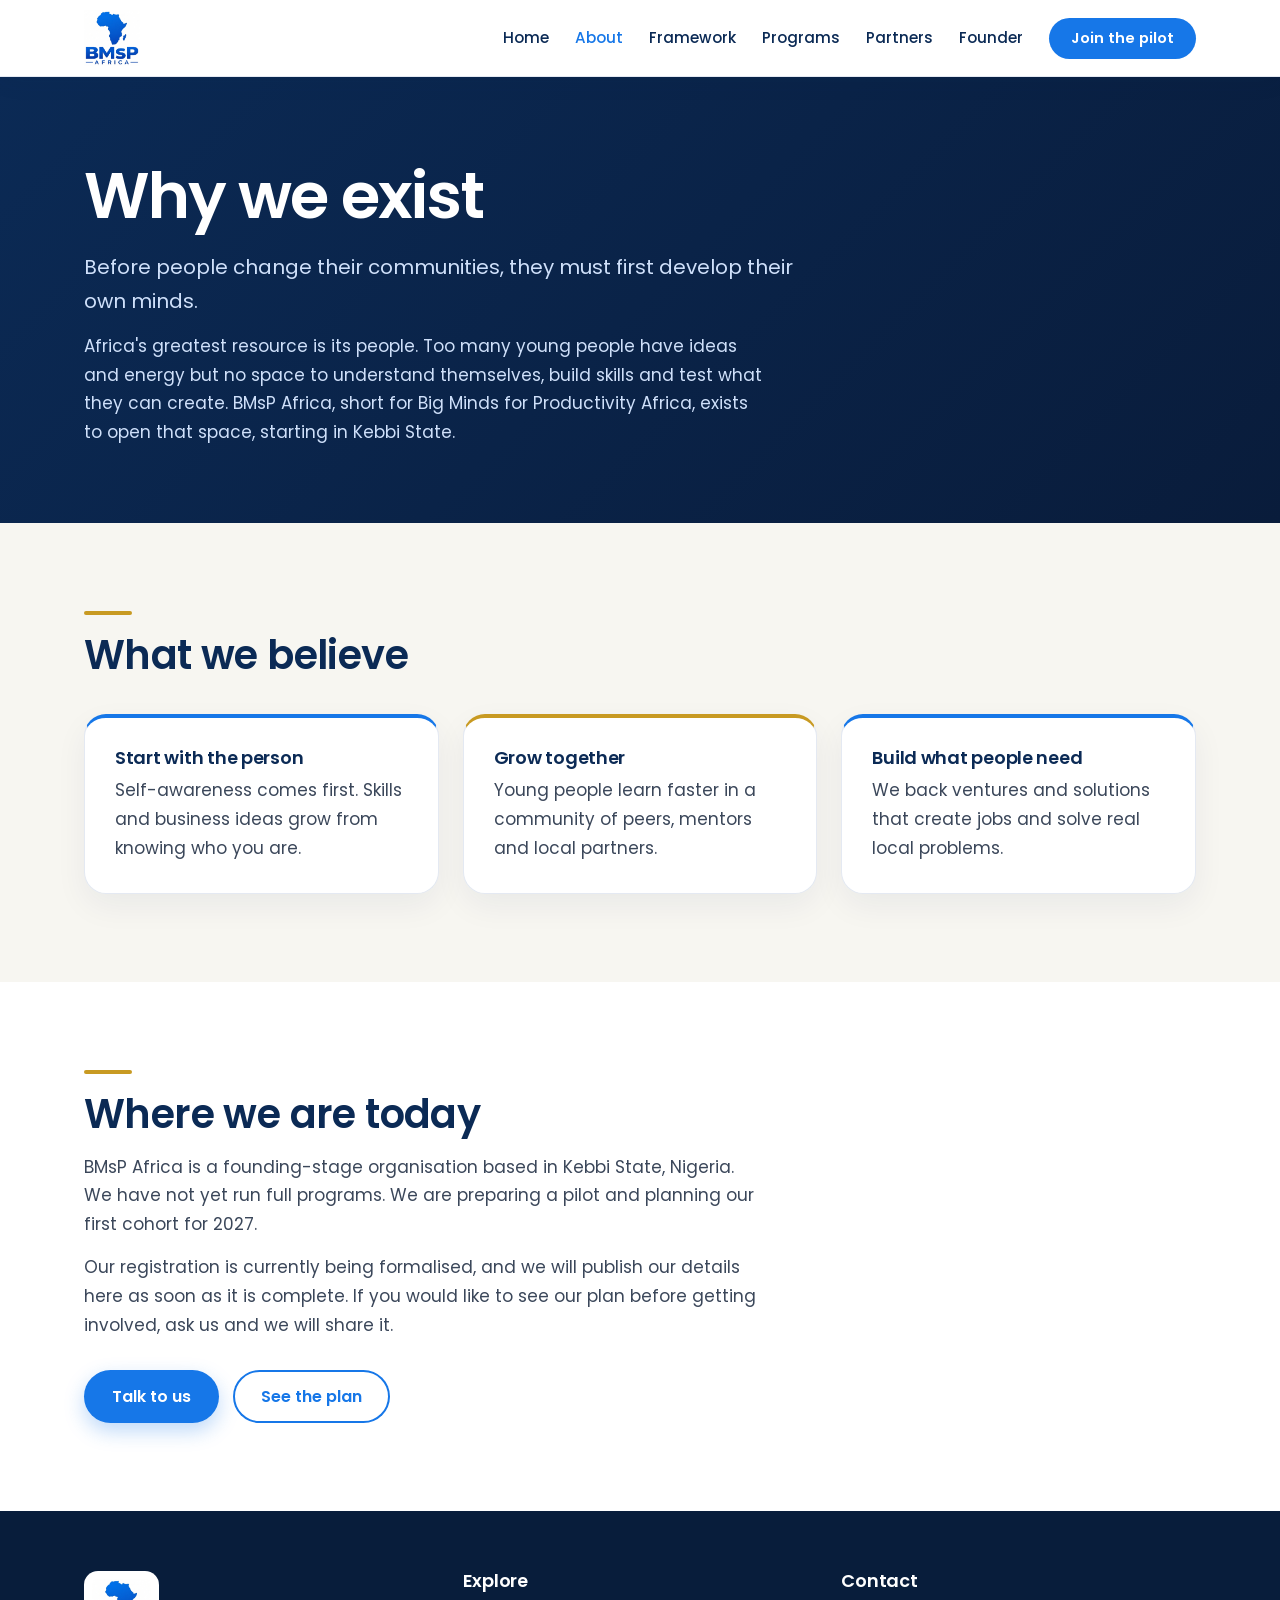
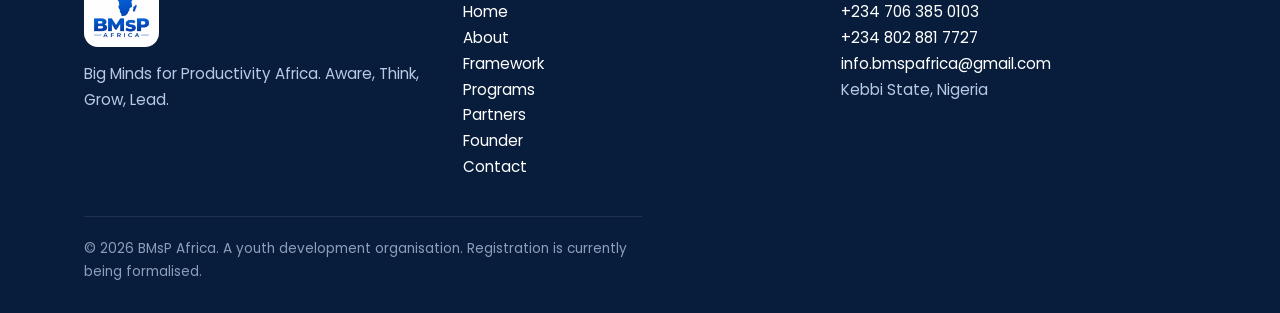
==== commit a22c7b58: "Add files via upload" ====
--- a/about.html
+++ b/about.html
@@ -1,5 +1,5 @@
 <!doctype html><html lang="en"><head><meta charset="utf-8"><meta name="viewport" content="width=device-width,initial-scale=1"><title>About BMsP Africa</title><meta name="description" content="Why BMsP Africa exists, what we believe and where we are as a founding-stage youth development organisation in Kebbi State."><meta property="og:title" content="About BMsP Africa"><meta property="og:description" content="Why BMsP Africa exists, what we believe and where we are as a founding-stage youth development organisation in Kebbi State."><meta property="og:image" content="https://bmsp.com.ng/og-image.png"><link rel="icon" href="bmsp-logo.png"><link rel="preconnect" href="https://fonts.googleapis.com"><link rel="preconnect" href="https://fonts.gstatic.com" crossorigin><link href="https://fonts.googleapis.com/css2?family=Poppins:wght@400;500;600&display=swap" rel="stylesheet"><link rel="stylesheet" href="style.css"></head><body><header id="hd"></header><main>
-<section><div class="w"><h1>Why we exist</h1><p style="margin-top:18px;font-size:1.25rem">Before people change their communities, they must first develop their own minds.</p><p>Africa's greatest resource is its people. Too many young people have ideas and energy but no space to understand themselves, build skills and test what they can create. BMsP Africa, short for Big Minds for Productivity Africa, exists to open that space, starting in Kebbi State.</p></div></section>
+<section class="top"><div class="w"><h1>Why we exist</h1><p style="margin-top:18px;font-size:1.25rem">Before people change their communities, they must first develop their own minds.</p><p>Africa's greatest resource is its people. Too many young people have ideas and energy but no space to understand themselves, build skills and test what they can create. BMsP Africa, short for Big Minds for Productivity Africa, exists to open that space, starting in Kebbi State.</p></div></section>
 <section class="alt"><div class="w"><h2>What we believe</h2><div class="grid"><div class="card"><h3>Start with the person</h3><p>Self-awareness comes first. Skills and business ideas grow from knowing who you are.</p></div><div class="card"><h3>Grow together</h3><p>Young people learn faster in a community of peers, mentors and local partners.</p></div><div class="card"><h3>Build what people need</h3><p>We back ventures and solutions that create jobs and solve real local problems.</p></div></div></div></section>
 <section><div class="w"><h2>Where we are today</h2><p>BMsP Africa is a founding-stage organisation based in Kebbi State, Nigeria. We have not yet run full programs. We are preparing a pilot and planning our first cohort for 2027.</p><p>Our registration is currently being formalised, and we will publish our details here as soon as it is complete. If you would like to see our plan before getting involved, ask us and we will share it.</p><div class="row"><a class="btn" href="contact.html">Talk to us</a><a class="btn g" href="programs.html">See the plan</a></div></div></section>
 </main><footer id="ft"></footer><script src="site.js"></script></body></html>
--- a/style.css
+++ b/style.css
@@ -1,45 +1,65 @@
-:root{--blue:#1677E8;--navy:#0B2A55;--gold:#C89A22;--paper:#F7F6F1;--gray:#E7E7E3;--ink:#0A0A0A}
+:root{--blue:#1677E8;--navy:#0B2A55;--gold:#C89A22;--paper:#F7F6F1;--sky:#EAF2FE;--text:#3b475a;--line:#e4e9f2}
 *{box-sizing:border-box;margin:0}
-body{font:400 17px/1.65 Poppins,system-ui,sans-serif;color:var(--ink);background:#fff}
+body{font:400 17px/1.7 Poppins,system-ui,sans-serif;color:var(--text);background:#fff}
 img{max-width:100%;display:block}a{color:var(--blue)}
 :focus-visible{outline:3px solid var(--gold);outline-offset:3px}
-.w{max-width:1120px;margin:auto;padding:0 22px}
-h1,h2,h3{line-height:1.15;color:var(--navy);font-weight:600}
-h1{font-size:clamp(2.1rem,5.2vw,3.6rem);letter-spacing:-.02em}
-h2{font-size:clamp(1.6rem,3.2vw,2.3rem);margin-bottom:14px}
-h3{font-size:1.1rem;margin-bottom:6px}
+.w{max-width:1160px;margin:auto;padding:0 24px}
+h1,h2,h3{line-height:1.12;color:var(--navy);font-weight:600;letter-spacing:-.015em}
+h1{font-size:clamp(2.3rem,5.6vw,4rem);letter-spacing:-.03em}
+h2{font-size:clamp(1.7rem,3.3vw,2.5rem);margin-bottom:16px}
+h2:before{content:"";display:block;width:48px;height:4px;border-radius:4px;background:var(--gold);margin-bottom:18px}
+h3{font-size:1.12rem;margin-bottom:8px}
 p{max-width:62ch}p+p{margin-top:14px}
-section{padding:72px 0}.alt{background:var(--paper)}
-.dark{background:var(--navy);color:#e6eefb}.dark h2,.dark h3{color:#fff}
-header{position:sticky;top:0;background:rgba(255,255,255,.94);border-bottom:1px solid var(--gray);z-index:9}
-.nav{display:flex;align-items:center;justify-content:space-between;min-height:68px;gap:16px}
-.nav img{height:56px}nav{display:flex;gap:22px;align-items:center}
-nav a:not(.btn){color:var(--ink);text-decoration:none;font-size:.95rem;font-weight:500}
-nav a.on{color:var(--blue)}.mb{display:none}
-.btn{display:inline-block;background:var(--blue);color:#fff!important;padding:12px 24px;border-radius:99px;text-decoration:none;font:600 1rem Poppins,sans-serif;border:0;cursor:pointer}
+section{padding:88px 0}.alt{background:var(--paper)}
+.dark{background:linear-gradient(135deg,#0B2A55,#0a1f40);color:#cfe0fa}.dark h2,.dark h3{color:#fff}
+header{position:sticky;top:0;background:rgba(255,255,255,.96);box-shadow:0 1px 0 var(--line),0 6px 24px rgba(11,42,85,.05);z-index:9}
+.nav{display:flex;align-items:center;justify-content:space-between;min-height:76px;gap:16px}
+.nav img{height:56px}nav{display:flex;gap:26px;align-items:center}
+nav a:not(.btn){color:var(--navy);text-decoration:none;font-size:.95rem;font-weight:500}
+nav a:not(.btn):hover,nav a.on{color:var(--blue)}.mb{display:none}
+.btn{display:inline-block;background:var(--blue);color:#fff!important;padding:14px 28px;border-radius:99px;text-decoration:none;font:600 1rem Poppins,sans-serif;border:0;cursor:pointer;transition:transform .15s,box-shadow .15s;box-shadow:0 8px 20px rgba(22,119,232,.28)}
+.btn:hover{transform:translateY(-2px)}
 .btn.g{background:none;color:var(--blue)!important;box-shadow:inset 0 0 0 2px var(--blue)}
-.dark .btn.g{color:#fff!important;box-shadow:inset 0 0 0 2px #fff}
-.row{display:flex;gap:12px;flex-wrap:wrap;margin-top:26px}
-.grid{display:grid;gap:20px;grid-template-columns:repeat(auto-fit,minmax(240px,1fr));margin-top:28px}
-.card{background:#fff;border-radius:20px;padding:26px;border:1px solid var(--gray)}.alt .card{border-color:transparent}
+.btn.au{background:var(--gold);box-shadow:0 8px 20px rgba(200,154,34,.35)}
+.btn.wh{background:#fff;color:var(--navy)!important;box-shadow:none}
+.dark .btn.g,.hero-wrap .btn.g{color:#fff!important;box-shadow:inset 0 0 0 2px rgba(255,255,255,.7)}
+nav .btn{padding:10px 22px;font-size:.92rem;box-shadow:none}
+.row{display:flex;gap:14px;flex-wrap:wrap;margin-top:30px}
+.grid{display:grid;gap:24px;grid-template-columns:repeat(auto-fit,minmax(240px,1fr));margin-top:36px}
+.card{background:#fff;border-radius:22px;padding:30px;border:1px solid var(--line);border-top:4px solid var(--blue);box-shadow:0 12px 32px rgba(11,42,85,.06);color:var(--text)}
+.card:nth-child(even){border-top-color:var(--gold)}
 .card small{display:block;color:var(--gold);font-weight:600;margin-bottom:6px}
-.hero,.two{display:grid;gap:40px;grid-template-columns:1.1fr .9fr;align-items:center}.hero{padding:64px 22px}
-.hero p{margin-top:18px;font-size:1.1rem}.two{grid-template-columns:1fr 1fr}
-.circ{position:relative;aspect-ratio:1;max-width:400px;width:100%;margin:auto}
-.circ div{position:absolute;width:58%;aspect-ratio:1;border-radius:50%;display:flex;align-items:center;justify-content:center;font-weight:600;color:#fff;opacity:.92}
-.c1{top:0;left:0;background:var(--blue);padding:0 28% 28% 0}.c2{top:0;right:0;background:var(--gold);padding:0 0 28% 28%}
-.c3{bottom:0;left:0;background:var(--navy);padding:28% 28% 0 0}.c4{bottom:0;right:0;background:#5AA2F5;padding:28% 0 0 28%}
-.steps{list-style:none;padding:0;counter-reset:s;display:grid;gap:16px;grid-template-columns:repeat(auto-fit,minmax(210px,1fr));margin-top:28px}
-.steps li{counter-increment:s;background:#fff;border-radius:20px;padding:22px}
-.steps li:before{content:counter(s);display:grid;place-items:center;width:34px;height:34px;border-radius:50%;background:var(--blue);color:#fff;font-weight:600;margin-bottom:10px}
-.chips span{display:inline-block;background:#fff;border:1px solid var(--gray);padding:8px 16px;border-radius:99px;margin:4px 6px 4px 0;font-size:.95rem}
-.stat strong{display:block;font-size:2.6rem;color:var(--gold);line-height:1.1}
-.ph{border-radius:24px;width:100%;max-height:560px;object-fit:cover;object-position:top}
-label{font-weight:500}input,select,textarea{width:100%;padding:12px 14px;border:1px solid #b9b9b3;border-radius:12px;font:inherit;margin:6px 0 16px}
-footer{background:var(--navy);color:#cfdcf2;padding:48px 0 28px;font-size:.95rem}
-footer a{color:#fff}footer .grid{margin-top:0}footer img{height:72px;background:#fff;padding:8px;border-radius:14px;margin-bottom:12px}
-.fine{margin-top:28px;font-size:.85rem;opacity:.8}
-@media(max-width:800px){.hero,.two{grid-template-columns:1fr}.mb{display:block;background:none;border:2px solid var(--blue);border-radius:99px;padding:6px 16px;font:600 .9rem Poppins}
-nav{display:none;position:absolute;top:100%;left:0;right:0;background:#fff;flex-direction:column;align-items:flex-start;padding:18px 22px;border-bottom:1px solid var(--gray)}
-header.open nav{display:flex}section{padding:52px 0}}
-@media(prefers-reduced-motion:no-preference){html{scroll-behavior:smooth}}
+.card .n{font-size:2rem;font-weight:600;color:var(--gold);line-height:1;display:block;margin-bottom:14px}
+.hero-wrap{background:radial-gradient(circle at 78% 30%,#1a62c9 0,transparent 48%),linear-gradient(135deg,#0B2A55,#091c3b);color:#cfe0fa;padding-bottom:70px}
+.hero,.two{display:grid;gap:56px;grid-template-columns:1.15fr .85fr;align-items:center}.hero{padding:96px 24px 40px}
+.hero h1{color:#fff}.hero p{margin-top:22px;font-size:1.15rem}.two{grid-template-columns:1fr 1fr}
+.mapbox{position:relative;max-width:440px;width:100%;margin:auto;aspect-ratio:1;display:grid;place-items:center}
+.mapbox:before{content:"";position:absolute;inset:6%;border-radius:50%;background:rgba(255,255,255,.06);box-shadow:inset 0 0 0 1px rgba(255,255,255,.15)}
+.mapbox img{width:68%;position:relative;filter:drop-shadow(0 24px 40px rgba(0,0,0,.35))}
+.pill{position:absolute;background:#fff;color:var(--navy);padding:8px 20px;border-radius:99px;font-weight:600;font-size:.9rem;box-shadow:0 10px 26px rgba(0,0,0,.25)}
+.pill:before{content:"";display:inline-block;width:9px;height:9px;border-radius:50%;background:var(--gold);margin-right:9px}
+.strip{margin-top:-44px;position:relative;background:#fff;border-radius:24px;box-shadow:0 20px 50px rgba(11,42,85,.14);display:grid;grid-template-columns:repeat(3,1fr);padding:26px 12px;color:var(--text)}
+.strip div{padding:0 26px;border-left:1px solid var(--line)}.strip div:first-child{border:0}.strip strong{display:block;color:var(--navy);font-weight:600}
+.sh{display:grid;grid-template-columns:1fr 1.1fr;gap:48px;align-items:end}.sh p{margin-bottom:18px}
+.quote{background:var(--sky);text-align:center}.quote p{margin:auto;font-size:clamp(1.4rem,3vw,2.1rem);line-height:1.35;font-weight:500;color:var(--navy);max-width:28em}.quote span{display:block;margin-top:18px;font-size:.95rem;color:var(--blue);font-weight:600}
+.frame{position:relative}.frame:before{content:"";position:absolute;inset:20px -20px -20px 20px;border-radius:28px;background:var(--blue);opacity:.14}
+.ph{position:relative;border-radius:26px;width:100%;max-height:600px;object-fit:cover;object-position:top}
+.tag{position:absolute;left:18px;bottom:18px;background:#fff;border-radius:16px;padding:12px 18px;box-shadow:0 12px 30px rgba(0,0,0,.18);color:var(--text);font-size:.85rem;line-height:1.4}.tag strong{display:block;color:var(--navy);font-size:1rem}
+.cta{background:linear-gradient(120deg,var(--blue),#0B4BB5);color:#e6f0ff;text-align:center}.cta h2,.cta p{color:#fff;margin-left:auto;margin-right:auto}.cta h2:before{margin:0 auto 18px}.cta .row{justify-content:center}
+.top{background:linear-gradient(135deg,#0B2A55,#091c3b);color:#cfe0fa;padding:84px 0 76px}.top h1{color:#fff}
+.steps{list-style:none;padding:0;counter-reset:s;display:grid;gap:20px;grid-template-columns:repeat(auto-fit,minmax(220px,1fr));margin-top:36px}
+.steps li{counter-increment:s;background:#fff;border-radius:22px;padding:26px;border:1px solid var(--line);box-shadow:0 12px 32px rgba(11,42,85,.06)}
+.steps li:before{content:counter(s);display:grid;place-items:center;width:38px;height:38px;border-radius:50%;background:var(--blue);color:#fff;font-weight:600;margin-bottom:12px}
+.chips span{display:inline-block;background:#fff;border:1px solid var(--line);padding:9px 18px;border-radius:99px;margin:5px 8px 5px 0;font-size:.95rem;color:var(--navy);font-weight:500}
+.stat strong{display:block;font-size:3rem;color:var(--gold);line-height:1.1;font-weight:600}.dark .grid{margin-top:28px}
+label{font-weight:500;color:var(--navy)}input,select,textarea{width:100%;padding:13px 15px;border:1px solid #c5ccd9;border-radius:12px;font:inherit;margin:6px 0 18px}
+footer{background:#081d3b;color:#b9c9e4;padding:60px 0 30px;font-size:.95rem}
+footer a{color:#fff;text-decoration:none}footer h3{color:#fff}footer .grid{margin-top:0}footer img{height:76px;background:#fff;padding:8px;border-radius:14px;margin-bottom:14px}
+.fine{margin-top:36px;font-size:.85rem;opacity:.75;border-top:1px solid rgba(255,255,255,.12);padding-top:20px}
+@keyframes up{from{opacity:0;transform:translateY(18px)}}
+@media(prefers-reduced-motion:no-preference){html{scroll-behavior:smooth}.hero>div:first-child{animation:up .8s ease both}}
+@media(max-width:800px){.hero,.two,.sh{grid-template-columns:1fr;gap:32px}.hero{padding-top:56px}.strip{grid-template-columns:1fr;gap:14px}.strip div{border:0;padding:0 20px}
+.mb{display:block;background:none;border:2px solid var(--blue);border-radius:99px;padding:6px 16px;font:600 .9rem Poppins;color:var(--blue)}
+nav{display:none;position:absolute;top:100%;left:0;right:0;background:#fff;flex-direction:column;align-items:flex-start;padding:18px 24px;border-bottom:1px solid var(--line)}
+header.open nav{display:flex}section{padding:60px 0}.frame:before{display:none}}
+.hope strong{font-size:1.4rem;color:#fff;margin-bottom:4px}.frame a{display:block}
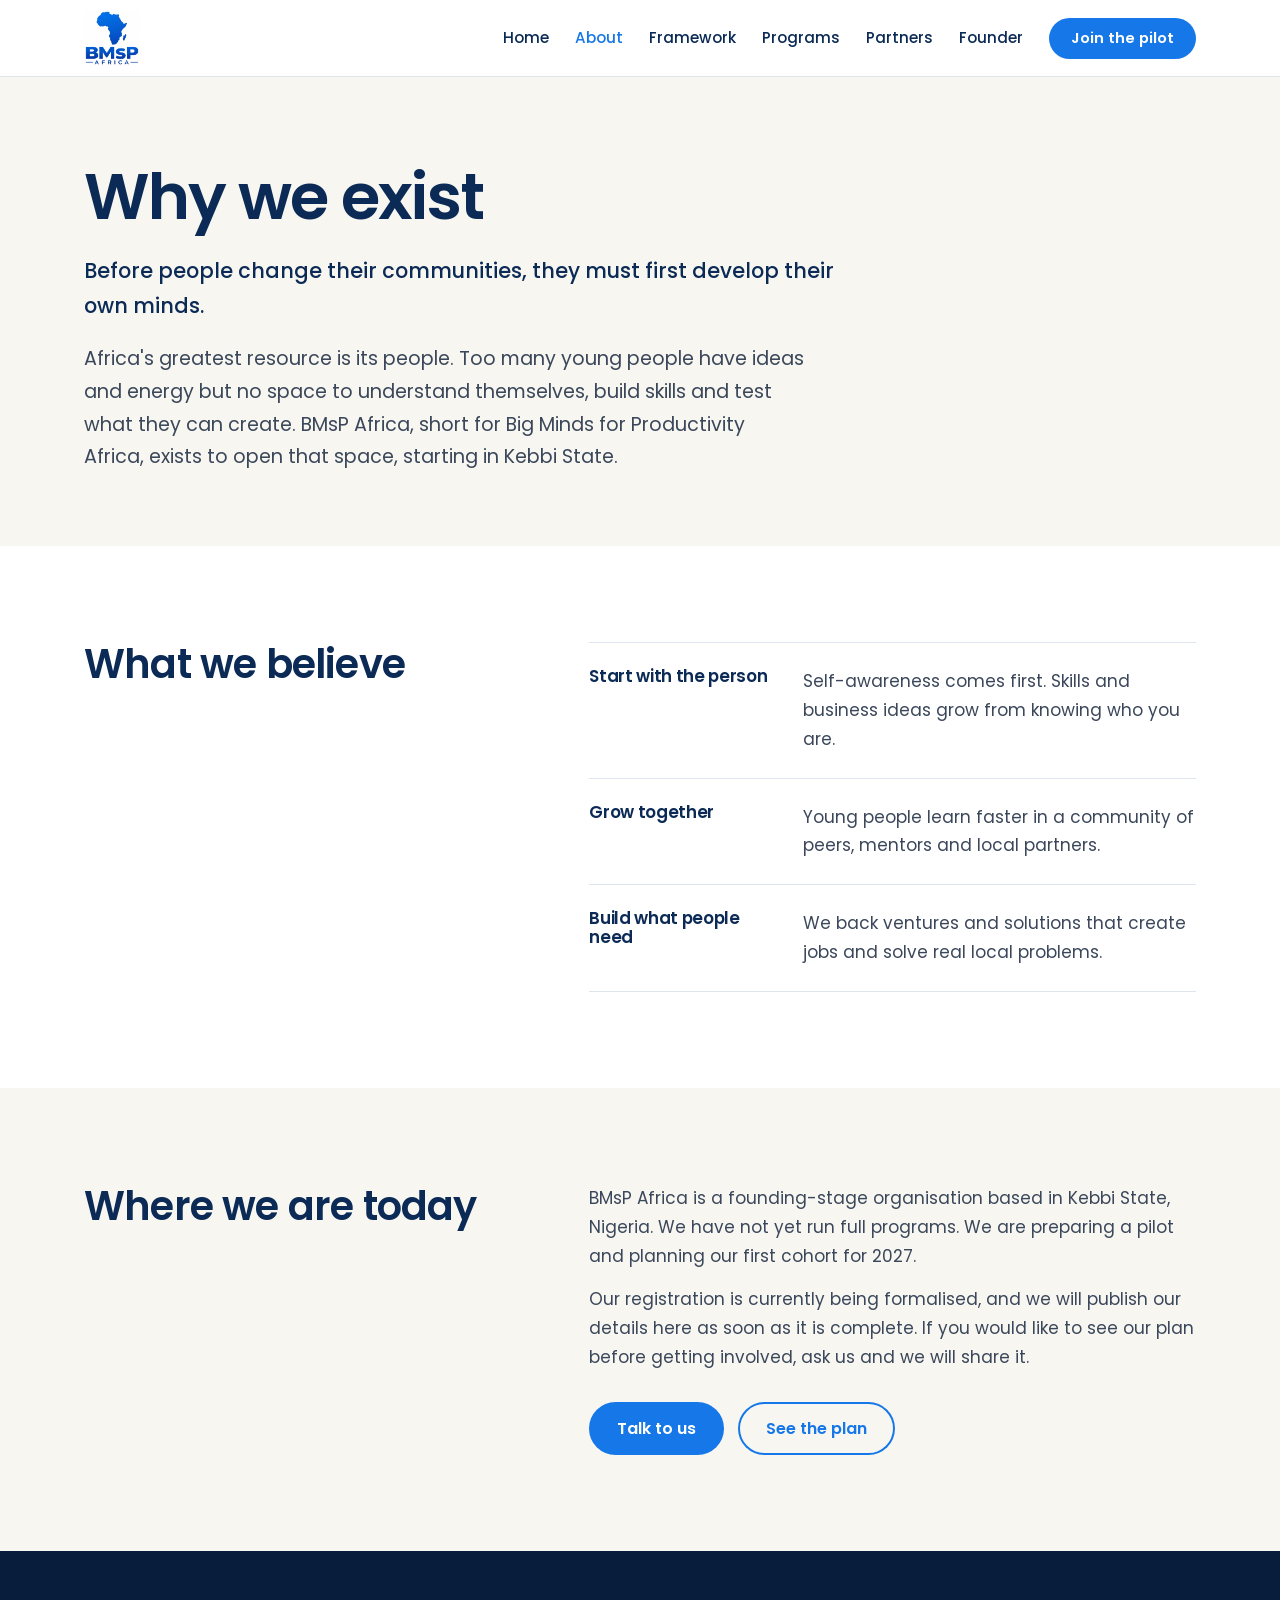
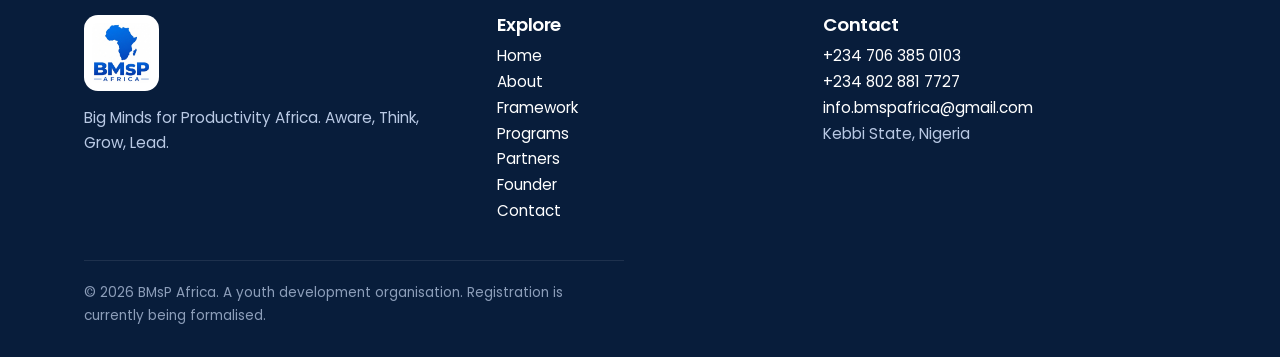
==== commit ec18a022: "Add files via upload" ====
--- a/about.html
+++ b/about.html
@@ -1,5 +1,5 @@
 <!doctype html><html lang="en"><head><meta charset="utf-8"><meta name="viewport" content="width=device-width,initial-scale=1"><title>About BMsP Africa</title><meta name="description" content="Why BMsP Africa exists, what we believe and where we are as a founding-stage youth development organisation in Kebbi State."><meta property="og:title" content="About BMsP Africa"><meta property="og:description" content="Why BMsP Africa exists, what we believe and where we are as a founding-stage youth development organisation in Kebbi State."><meta property="og:image" content="https://bmsp.com.ng/og-image.png"><link rel="icon" href="bmsp-logo.png"><link rel="preconnect" href="https://fonts.googleapis.com"><link rel="preconnect" href="https://fonts.gstatic.com" crossorigin><link href="https://fonts.googleapis.com/css2?family=Poppins:wght@400;500;600&display=swap" rel="stylesheet"><link rel="stylesheet" href="style.css"></head><body><header id="hd"></header><main>
-<section class="top"><div class="w"><h1>Why we exist</h1><p style="margin-top:18px;font-size:1.25rem">Before people change their communities, they must first develop their own minds.</p><p>Africa's greatest resource is its people. Too many young people have ideas and energy but no space to understand themselves, build skills and test what they can create. BMsP Africa, short for Big Minds for Productivity Africa, exists to open that space, starting in Kebbi State.</p></div></section>
-<section class="alt"><div class="w"><h2>What we believe</h2><div class="grid"><div class="card"><h3>Start with the person</h3><p>Self-awareness comes first. Skills and business ideas grow from knowing who you are.</p></div><div class="card"><h3>Grow together</h3><p>Young people learn faster in a community of peers, mentors and local partners.</p></div><div class="card"><h3>Build what people need</h3><p>We back ventures and solutions that create jobs and solve real local problems.</p></div></div></div></section>
-<section><div class="w"><h2>Where we are today</h2><p>BMsP Africa is a founding-stage organisation based in Kebbi State, Nigeria. We have not yet run full programs. We are preparing a pilot and planning our first cohort for 2027.</p><p>Our registration is currently being formalised, and we will publish our details here as soon as it is complete. If you would like to see our plan before getting involved, ask us and we will share it.</p><div class="row"><a class="btn" href="contact.html">Talk to us</a><a class="btn g" href="programs.html">See the plan</a></div></div></section>
-</main><footer id="ft"></footer><script src="site.js"></script></body></html>
+<section class="head"><div class="w"><h1>Why we exist</h1><p style="font-size:1.3rem;color:var(--navy);font-weight:500">Before people change their communities, they must first develop their own minds.</p><p>Africa's greatest resource is its people. Too many young people have ideas and energy but no space to understand themselves, build skills and test what they can create. BMsP Africa, short for Big Minds for Productivity Africa, exists to open that space, starting in Kebbi State.</p></div></section>
+<section><div class="w split"><h2>What we believe</h2><div class="list"><div><h3>Start with the person</h3><p>Self-awareness comes first. Skills and business ideas grow from knowing who you are.</p></div><div><h3>Grow together</h3><p>Young people learn faster in a community of peers, mentors and local partners.</p></div><div><h3>Build what people need</h3><p>We back ventures and solutions that create jobs and solve real local problems.</p></div></div></div></section>
+<section class="alt"><div class="w split"><h2>Where we are today</h2><div><p>BMsP Africa is a founding-stage organisation based in Kebbi State, Nigeria. We have not yet run full programs. We are preparing a pilot and planning our first cohort for 2027.</p><p>Our registration is currently being formalised, and we will publish our details here as soon as it is complete. If you would like to see our plan before getting involved, ask us and we will share it.</p><div class="row"><a class="btn" href="contact.html">Talk to us</a><a class="btn g" href="programs.html">See the plan</a></div></div></div></section>
+</main><footer id="ft"></footer><script src="site.js"></script></body></html>
--- a/style.css
+++ b/style.css
@@ -1,65 +1,96 @@
-:root{--blue:#1677E8;--navy:#0B2A55;--gold:#C89A22;--paper:#F7F6F1;--sky:#EAF2FE;--text:#3b475a;--line:#e4e9f2}
+:root{--blue:#1677E8;--bd:#1262CF;--navy:#0B2A55;--gold:#C89A22;--paper:#F7F6F1;--sky:#EAF2FE;--text:#3b475a;--line:#dfe5ef}
 *{box-sizing:border-box;margin:0}
 body{font:400 17px/1.7 Poppins,system-ui,sans-serif;color:var(--text);background:#fff}
 img{max-width:100%;display:block}a{color:var(--blue)}
 :focus-visible{outline:3px solid var(--gold);outline-offset:3px}
 .w{max-width:1160px;margin:auto;padding:0 24px}
-h1,h2,h3{line-height:1.12;color:var(--navy);font-weight:600;letter-spacing:-.015em}
-h1{font-size:clamp(2.3rem,5.6vw,4rem);letter-spacing:-.03em}
-h2{font-size:clamp(1.7rem,3.3vw,2.5rem);margin-bottom:16px}
-h2:before{content:"";display:block;width:48px;height:4px;border-radius:4px;background:var(--gold);margin-bottom:18px}
-h3{font-size:1.12rem;margin-bottom:8px}
-p{max-width:62ch}p+p{margin-top:14px}
-section{padding:88px 0}.alt{background:var(--paper)}
-.dark{background:linear-gradient(135deg,#0B2A55,#0a1f40);color:#cfe0fa}.dark h2,.dark h3{color:#fff}
-header{position:sticky;top:0;background:rgba(255,255,255,.96);box-shadow:0 1px 0 var(--line),0 6px 24px rgba(11,42,85,.05);z-index:9}
+h1,h2,h3{color:var(--navy);font-weight:600;line-height:1.12;letter-spacing:-.02em}
+h1{font-size:clamp(2.4rem,5.2vw,4rem);letter-spacing:-.03em}
+h2{font-size:clamp(1.8rem,3.3vw,2.5rem);margin-bottom:16px}h3{font-size:1.15rem}
+p{max-width:60ch}p+p{margin-top:14px}
+section{padding:96px 0}.alt{background:var(--paper)}
+header{position:sticky;top:0;background:rgba(255,255,255,.97);border-bottom:1px solid var(--line);z-index:9}
 .nav{display:flex;align-items:center;justify-content:space-between;min-height:76px;gap:16px}
 .nav img{height:56px}nav{display:flex;gap:26px;align-items:center}
 nav a:not(.btn){color:var(--navy);text-decoration:none;font-size:.95rem;font-weight:500}
 nav a:not(.btn):hover,nav a.on{color:var(--blue)}.mb{display:none}
-.btn{display:inline-block;background:var(--blue);color:#fff!important;padding:14px 28px;border-radius:99px;text-decoration:none;font:600 1rem Poppins,sans-serif;border:0;cursor:pointer;transition:transform .15s,box-shadow .15s;box-shadow:0 8px 20px rgba(22,119,232,.28)}
-.btn:hover{transform:translateY(-2px)}
+.btn{display:inline-block;background:var(--blue);color:#fff!important;padding:14px 28px;border-radius:99px;text-decoration:none;font:600 1rem Poppins,sans-serif;border:0;cursor:pointer}
+.btn:hover{background:var(--bd)}
 .btn.g{background:none;color:var(--blue)!important;box-shadow:inset 0 0 0 2px var(--blue)}
-.btn.au{background:var(--gold);box-shadow:0 8px 20px rgba(200,154,34,.35)}
-.btn.wh{background:#fff;color:var(--navy)!important;box-shadow:none}
-.dark .btn.g,.hero-wrap .btn.g{color:#fff!important;box-shadow:inset 0 0 0 2px rgba(255,255,255,.7)}
-nav .btn{padding:10px 22px;font-size:.92rem;box-shadow:none}
+.btn.au{background:var(--gold);color:var(--navy)!important}.btn.wh{background:#fff;color:var(--navy)!important}
+.dark .btn.g,.hero .btn.g{color:#fff!important;box-shadow:inset 0 0 0 2px rgba(255,255,255,.7)}
+nav .btn{padding:10px 22px;font-size:.92rem}
 .row{display:flex;gap:14px;flex-wrap:wrap;margin-top:30px}
-.grid{display:grid;gap:24px;grid-template-columns:repeat(auto-fit,minmax(240px,1fr));margin-top:36px}
-.card{background:#fff;border-radius:22px;padding:30px;border:1px solid var(--line);border-top:4px solid var(--blue);box-shadow:0 12px 32px rgba(11,42,85,.06);color:var(--text)}
-.card:nth-child(even){border-top-color:var(--gold)}
-.card small{display:block;color:var(--gold);font-weight:600;margin-bottom:6px}
-.card .n{font-size:2rem;font-weight:600;color:var(--gold);line-height:1;display:block;margin-bottom:14px}
-.hero-wrap{background:radial-gradient(circle at 78% 30%,#1a62c9 0,transparent 48%),linear-gradient(135deg,#0B2A55,#091c3b);color:#cfe0fa;padding-bottom:70px}
-.hero,.two{display:grid;gap:56px;grid-template-columns:1.15fr .85fr;align-items:center}.hero{padding:96px 24px 40px}
-.hero h1{color:#fff}.hero p{margin-top:22px;font-size:1.15rem}.two{grid-template-columns:1fr 1fr}
-.mapbox{position:relative;max-width:440px;width:100%;margin:auto;aspect-ratio:1;display:grid;place-items:center}
-.mapbox:before{content:"";position:absolute;inset:6%;border-radius:50%;background:rgba(255,255,255,.06);box-shadow:inset 0 0 0 1px rgba(255,255,255,.15)}
-.mapbox img{width:68%;position:relative;filter:drop-shadow(0 24px 40px rgba(0,0,0,.35))}
-.pill{position:absolute;background:#fff;color:var(--navy);padding:8px 20px;border-radius:99px;font-weight:600;font-size:.9rem;box-shadow:0 10px 26px rgba(0,0,0,.25)}
+.hero{background:radial-gradient(circle at 78% 45%,#14509f 0,transparent 55%),linear-gradient(135deg,#0B2A55,#071a38);color:#cfe0fa;padding:64px 0 72px}
+.hero .w{display:grid;grid-template-columns:1fr 1fr;gap:32px;align-items:center}
+.hero h1{color:#fff;font-size:clamp(2.3rem,4.4vw,3.5rem)}.hero p{margin-top:22px;font-size:1.12rem}
+.globe{position:relative;width:min(100%,580px);margin-left:auto}.globe img{width:100%;height:auto}
+.pill{position:absolute;transform:translate(-50%,-50%);background:#fff;color:var(--navy);padding:8px 20px;border-radius:99px;font-weight:600;font-size:.9rem;white-space:nowrap;box-shadow:0 10px 26px rgba(0,0,0,.3)}
 .pill:before{content:"";display:inline-block;width:9px;height:9px;border-radius:50%;background:var(--gold);margin-right:9px}
-.strip{margin-top:-44px;position:relative;background:#fff;border-radius:24px;box-shadow:0 20px 50px rgba(11,42,85,.14);display:grid;grid-template-columns:repeat(3,1fr);padding:26px 12px;color:var(--text)}
-.strip div{padding:0 26px;border-left:1px solid var(--line)}.strip div:first-child{border:0}.strip strong{display:block;color:var(--navy);font-weight:600}
-.sh{display:grid;grid-template-columns:1fr 1.1fr;gap:48px;align-items:end}.sh p{margin-bottom:18px}
-.quote{background:var(--sky);text-align:center}.quote p{margin:auto;font-size:clamp(1.4rem,3vw,2.1rem);line-height:1.35;font-weight:500;color:var(--navy);max-width:28em}.quote span{display:block;margin-top:18px;font-size:.95rem;color:var(--blue);font-weight:600}
-.frame{position:relative}.frame:before{content:"";position:absolute;inset:20px -20px -20px 20px;border-radius:28px;background:var(--blue);opacity:.14}
-.ph{position:relative;border-radius:26px;width:100%;max-height:600px;object-fit:cover;object-position:top}
-.tag{position:absolute;left:18px;bottom:18px;background:#fff;border-radius:16px;padding:12px 18px;box-shadow:0 12px 30px rgba(0,0,0,.18);color:var(--text);font-size:.85rem;line-height:1.4}.tag strong{display:block;color:var(--navy);font-size:1rem}
-.cta{background:linear-gradient(120deg,var(--blue),#0B4BB5);color:#e6f0ff;text-align:center}.cta h2,.cta p{color:#fff;margin-left:auto;margin-right:auto}.cta h2:before{margin:0 auto 18px}.cta .row{justify-content:center}
-.top{background:linear-gradient(135deg,#0B2A55,#091c3b);color:#cfe0fa;padding:84px 0 76px}.top h1{color:#fff}
-.steps{list-style:none;padding:0;counter-reset:s;display:grid;gap:20px;grid-template-columns:repeat(auto-fit,minmax(220px,1fr));margin-top:36px}
-.steps li{counter-increment:s;background:#fff;border-radius:22px;padding:26px;border:1px solid var(--line);box-shadow:0 12px 32px rgba(11,42,85,.06)}
-.steps li:before{content:counter(s);display:grid;place-items:center;width:38px;height:38px;border-radius:50%;background:var(--blue);color:#fff;font-weight:600;margin-bottom:12px}
+.loc{position:absolute;transform:translate(16px,-50%);color:#fff;font-size:.78rem;font-weight:600;white-space:nowrap;text-shadow:0 1px 6px rgba(0,0,0,.6)}
+.facts{display:grid;grid-template-columns:repeat(3,1fr);border-bottom:1px solid var(--line)}
+.facts div{padding:26px 28px;border-left:1px solid var(--line)}.facts div:first-child{border:0;padding-left:0}.facts strong{display:block;color:var(--navy);font-weight:600}
+.split{display:grid;grid-template-columns:5fr 7fr;gap:72px;align-items:start}
+.list{border-top:1px solid var(--line)}.list>div{display:grid;grid-template-columns:190px 1fr;gap:24px;padding:24px 0;border-bottom:1px solid var(--line)}
+.list h3{font-size:1.05rem}
+.pils{display:grid;grid-template-columns:repeat(4,1fr);gap:14px;margin-top:48px}
+.pil{display:flex;flex-direction:column;min-height:330px;padding:34px 24px 26px;background:var(--bd);color:#fff;border-top:12px solid rgba(255,255,255,.4);text-decoration:none}
+.pil:nth-child(even){background:var(--gold);color:var(--navy);border-top-color:rgba(255,255,255,.5)}
+.pil h3{color:inherit;font-size:1.5rem;margin-bottom:10px}.pil p{font-size:.97rem}.pil .go{margin-top:auto;font-weight:600;font-size:.95rem}
+a.pil:hover{filter:brightness(1.07)}
+.quote{background:var(--sky);text-align:center}.quote p{margin:auto;font-size:clamp(1.4rem,3vw,2.2rem);line-height:1.35;font-weight:500;color:var(--navy);max-width:28em}.quote span{display:block;margin-top:18px;font-size:.95rem;color:var(--blue);font-weight:600}
 .chips span{display:inline-block;background:#fff;border:1px solid var(--line);padding:9px 18px;border-radius:99px;margin:5px 8px 5px 0;font-size:.95rem;color:var(--navy);font-weight:500}
-.stat strong{display:block;font-size:3rem;color:var(--gold);line-height:1.1;font-weight:600}.dark .grid{margin-top:28px}
+.dark{background:linear-gradient(135deg,#0B2A55,#071a38);color:#cfe0fa}.dark h2,.dark h3{color:#fff}
+.hopes{display:grid;grid-template-columns:repeat(3,1fr);margin-top:44px}
+.hopes div{padding:0 32px;border-left:1px solid rgba(255,255,255,.22)}.hopes div:first-child{padding-left:0;border:0}
+.hopes strong{display:block;color:#fff;font-size:1.5rem;font-weight:600;line-height:1.2;margin-bottom:6px}
+.founder{display:grid;grid-template-columns:5fr 7fr;gap:72px;align-items:center}
+.ph{width:100%;aspect-ratio:4/5;object-fit:cover;object-position:top;border-radius:4px}
+.cap{margin-top:12px;font-size:.9rem}.cap strong{display:block;color:var(--navy);font-size:1rem}
+.cta{background:var(--bd);color:#e6f0ff;text-align:center}.cta h2,.cta p{color:#fff;margin-left:auto;margin-right:auto}.cta .row{justify-content:center}
+.head{background:var(--paper);padding:84px 0 72px}.head h1{max-width:15em}.head p{margin-top:20px;font-size:1.2rem}
+.art{background:#fdfefe;padding:56px 0 72px}.art h1{font-size:clamp(2rem,4vw,3rem)}.art p{margin-top:12px;font-size:1.1rem}
+.pav{position:relative;margin-top:28px}.pav img{width:100%;height:auto}
+.hs{position:absolute;top:37.9%;height:40.6%;border-radius:10px;transition:box-shadow .2s}
+.hs:hover,.hs:focus-visible{box-shadow:0 0 0 3px var(--gold),0 0 36px rgba(200,154,34,.55)}
+.fdesc{display:grid;grid-template-columns:repeat(4,1fr);gap:24px;margin-top:36px}
+.fdesc div{border-top:5px solid var(--bd);padding-top:14px;font-size:.97rem}.fdesc div:nth-child(even){border-color:var(--gold)}.fdesc strong{display:block;color:var(--navy);font-size:1.1rem}
+.path{list-style:none;padding:0;display:grid;grid-template-columns:repeat(4,1fr);gap:52px 28px;margin-top:48px}
+.path li{position:relative;padding-top:50px}
+.path li:before{content:"";position:absolute;top:15px;left:0;right:-28px;height:2px;background:#b9c6dc}
+.path li:nth-child(4n):before{display:none}
+.path i{position:absolute;top:0;left:0;width:32px;height:32px;border-radius:50%;background:var(--bd);color:#fff;font:600 .85rem/32px Poppins,sans-serif;text-align:center}
+.path li:last-child i{background:var(--gold);color:var(--navy);width:38px;height:38px;line-height:38px;top:-3px}
+.path h3{margin-bottom:4px}
+.pilot .split{margin-bottom:48px}
+.sess{display:grid;grid-template-columns:repeat(4,1fr);gap:14px;list-style:none;padding:0}
+.sess li{padding:22px 22px 24px;background:rgba(255,255,255,.07);border-top:6px solid var(--blue)}.sess li:nth-child(even){border-top-color:var(--gold)}
+.sess b{display:block;color:#fff;font-size:1.25rem;font-weight:600}
+.stages{display:grid;gap:14px}
+.st summary{display:grid;grid-template-columns:160px 1fr auto 28px;gap:20px;align-items:center;padding:22px 26px;cursor:pointer;list-style:none;background:var(--bd);color:#fff}
+.st summary::-webkit-details-marker{display:none}
+.st:nth-child(even) summary{background:var(--gold);color:var(--navy)}
+.st summary b{font-size:1.5rem;font-weight:600}.st summary em{font-style:normal;font-size:.9rem}
+.st summary:after{content:"+";font-size:1.7rem;line-height:1;text-align:right}.st[open] summary:after{content:"\2212"}
+.pl{background:var(--paper)}.pr{display:grid;grid-template-columns:1fr 1.5fr;gap:24px;padding:24px 26px;border-bottom:1px solid var(--line)}.pr:last-child{border:0}
+.for{font-size:.92rem;color:var(--navy);font-weight:500}
+.fp{display:grid;grid-template-columns:4fr 8fr;gap:64px;align-items:start}.fp .ph{position:sticky;top:100px}
+.lead{font-size:1.15rem}
+blockquote{margin-top:40px;padding-left:24px;border-left:5px solid var(--gold);font-size:1.25rem;line-height:1.5;color:var(--navy);font-weight:500;max-width:34em}
 label{font-weight:500;color:var(--navy)}input,select,textarea{width:100%;padding:13px 15px;border:1px solid #c5ccd9;border-radius:12px;font:inherit;margin:6px 0 18px}
-footer{background:#081d3b;color:#b9c9e4;padding:60px 0 30px;font-size:.95rem}
-footer a{color:#fff;text-decoration:none}footer h3{color:#fff}footer .grid{margin-top:0}footer img{height:76px;background:#fff;padding:8px;border-radius:14px;margin-bottom:14px}
+.form{background:var(--paper);padding:32px}
+footer{background:#081d3b;color:#b9c9e4;padding:64px 0 30px;font-size:.95rem}
+footer a{color:#fff;text-decoration:none}footer h3{color:#fff;margin-bottom:8px}footer img{height:76px;background:#fff;padding:8px;border-radius:14px;margin-bottom:14px}
+.fg{display:grid;grid-template-columns:1.3fr 1fr 1.3fr;gap:40px}
 .fine{margin-top:36px;font-size:.85rem;opacity:.75;border-top:1px solid rgba(255,255,255,.12);padding-top:20px}
-@keyframes up{from{opacity:0;transform:translateY(18px)}}
-@media(prefers-reduced-motion:no-preference){html{scroll-behavior:smooth}.hero>div:first-child{animation:up .8s ease both}}
-@media(max-width:800px){.hero,.two,.sh{grid-template-columns:1fr;gap:32px}.hero{padding-top:56px}.strip{grid-template-columns:1fr;gap:14px}.strip div{border:0;padding:0 20px}
+@media(prefers-reduced-motion:no-preference){html{scroll-behavior:smooth}}
+@media(max-width:960px){.pils,.sess,.fdesc{grid-template-columns:1fr 1fr}.path{grid-template-columns:1fr;gap:0}
+.path li{padding:0 0 30px 58px}.path li:before{top:0;bottom:0;left:15px;right:auto;width:2px;height:auto}.path li:nth-child(4n):before{display:block}.path li:last-child:before{display:none}
+.path li:last-child i{top:-3px;left:-3px}}
+@media(max-width:800px){.hero .w,.split,.founder,.fp,.fg,.pr{grid-template-columns:1fr;gap:32px}.pr{gap:6px}.hero{padding-top:48px}.globe{margin:auto;max-width:440px}
+.facts{grid-template-columns:1fr}.facts div{border:0;padding:14px 0}.hopes{grid-template-columns:1fr;gap:24px}.hopes div{padding:0;border:0}
+.list>div{grid-template-columns:1fr;gap:6px}.fp .ph{position:static;max-width:360px}section{padding:64px 0}.form{padding:22px}
+.st summary{grid-template-columns:1fr 28px;gap:2px 12px}.st summary span,.st summary em{grid-column:1}.st summary:after{grid-column:2;grid-row:1}
 .mb{display:block;background:none;border:2px solid var(--blue);border-radius:99px;padding:6px 16px;font:600 .9rem Poppins;color:var(--blue)}
-nav{display:none;position:absolute;top:100%;left:0;right:0;background:#fff;flex-direction:column;align-items:flex-start;padding:18px 24px;border-bottom:1px solid var(--line)}
-header.open nav{display:flex}section{padding:60px 0}.frame:before{display:none}}
-.hope strong{font-size:1.4rem;color:#fff;margin-bottom:4px}.frame a{display:block}
+nav{display:none;position:absolute;top:100%;left:0;right:0;background:#fff;flex-direction:column;align-items:flex-start;padding:18px 24px;border-bottom:1px solid var(--line)}header.open nav{display:flex}}
+@media(max-width:560px){.pils,.sess,.fdesc{grid-template-columns:1fr}.pil{min-height:0}}
